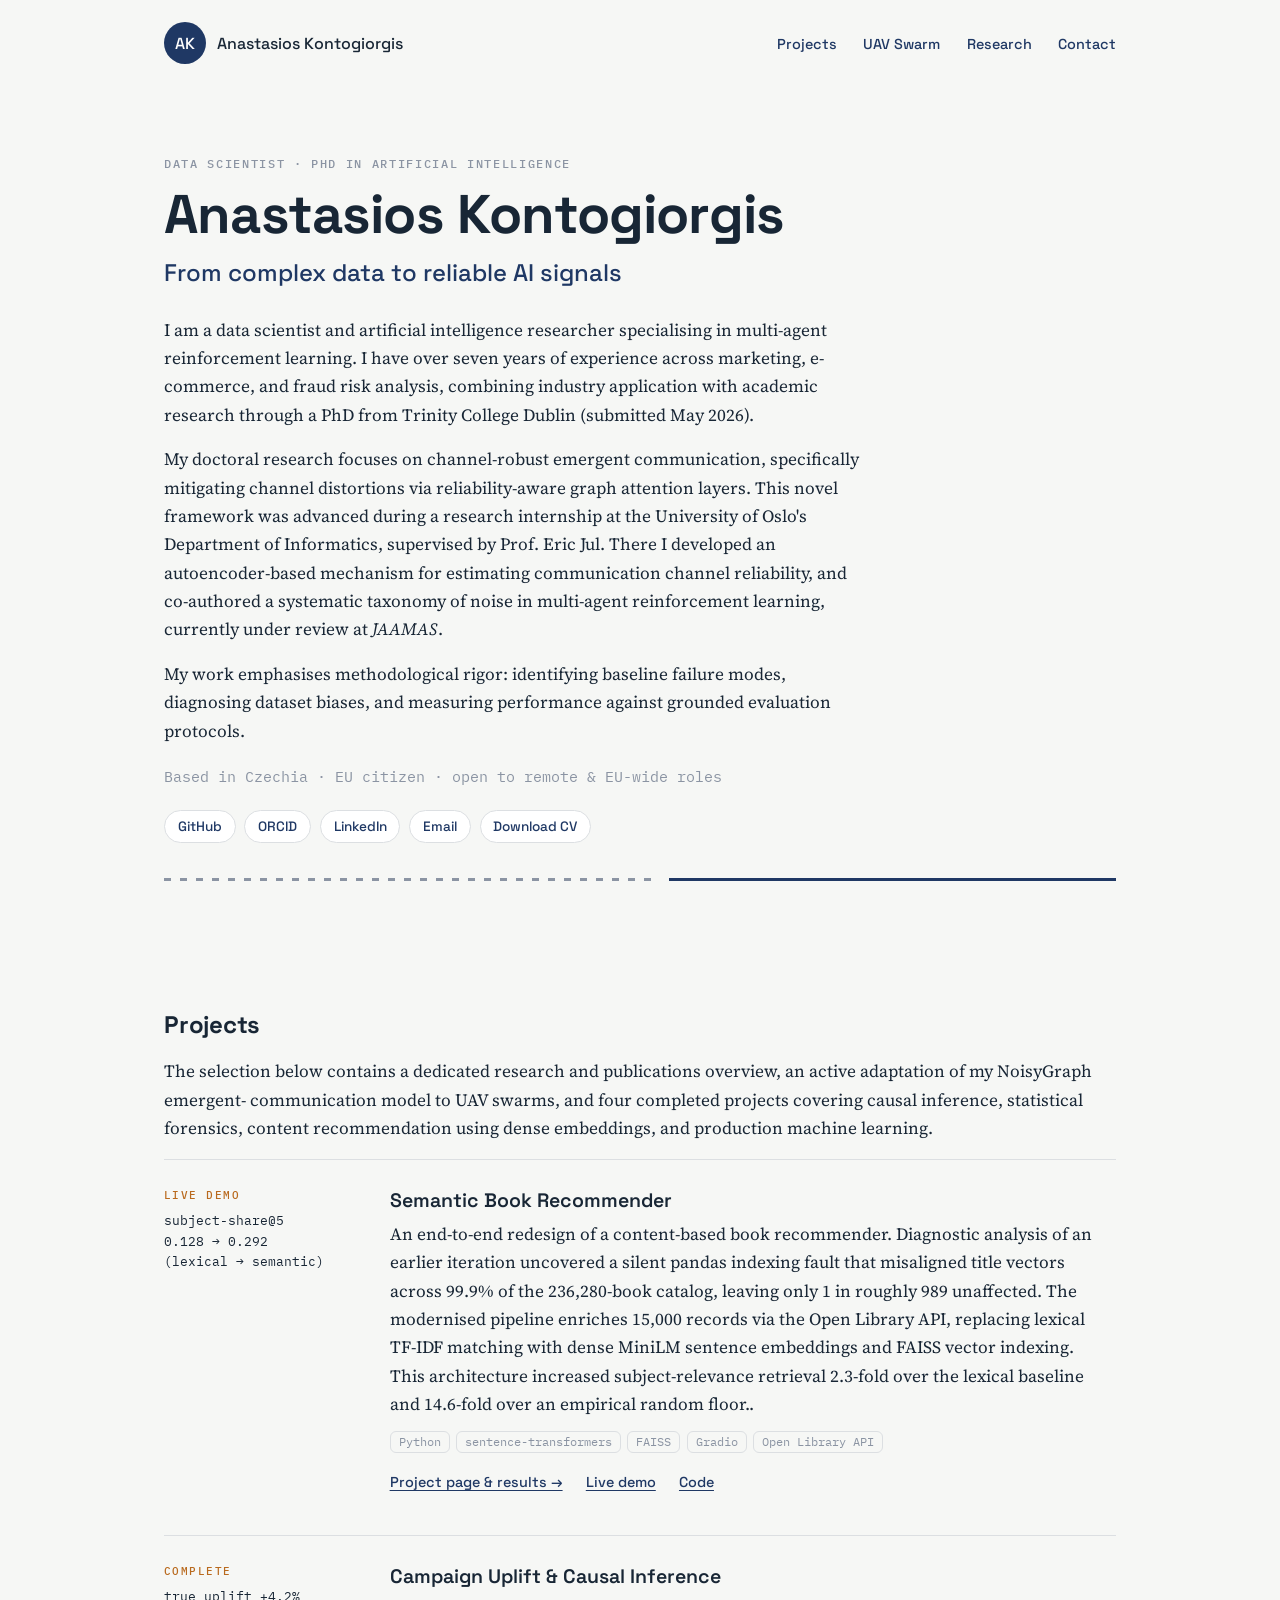
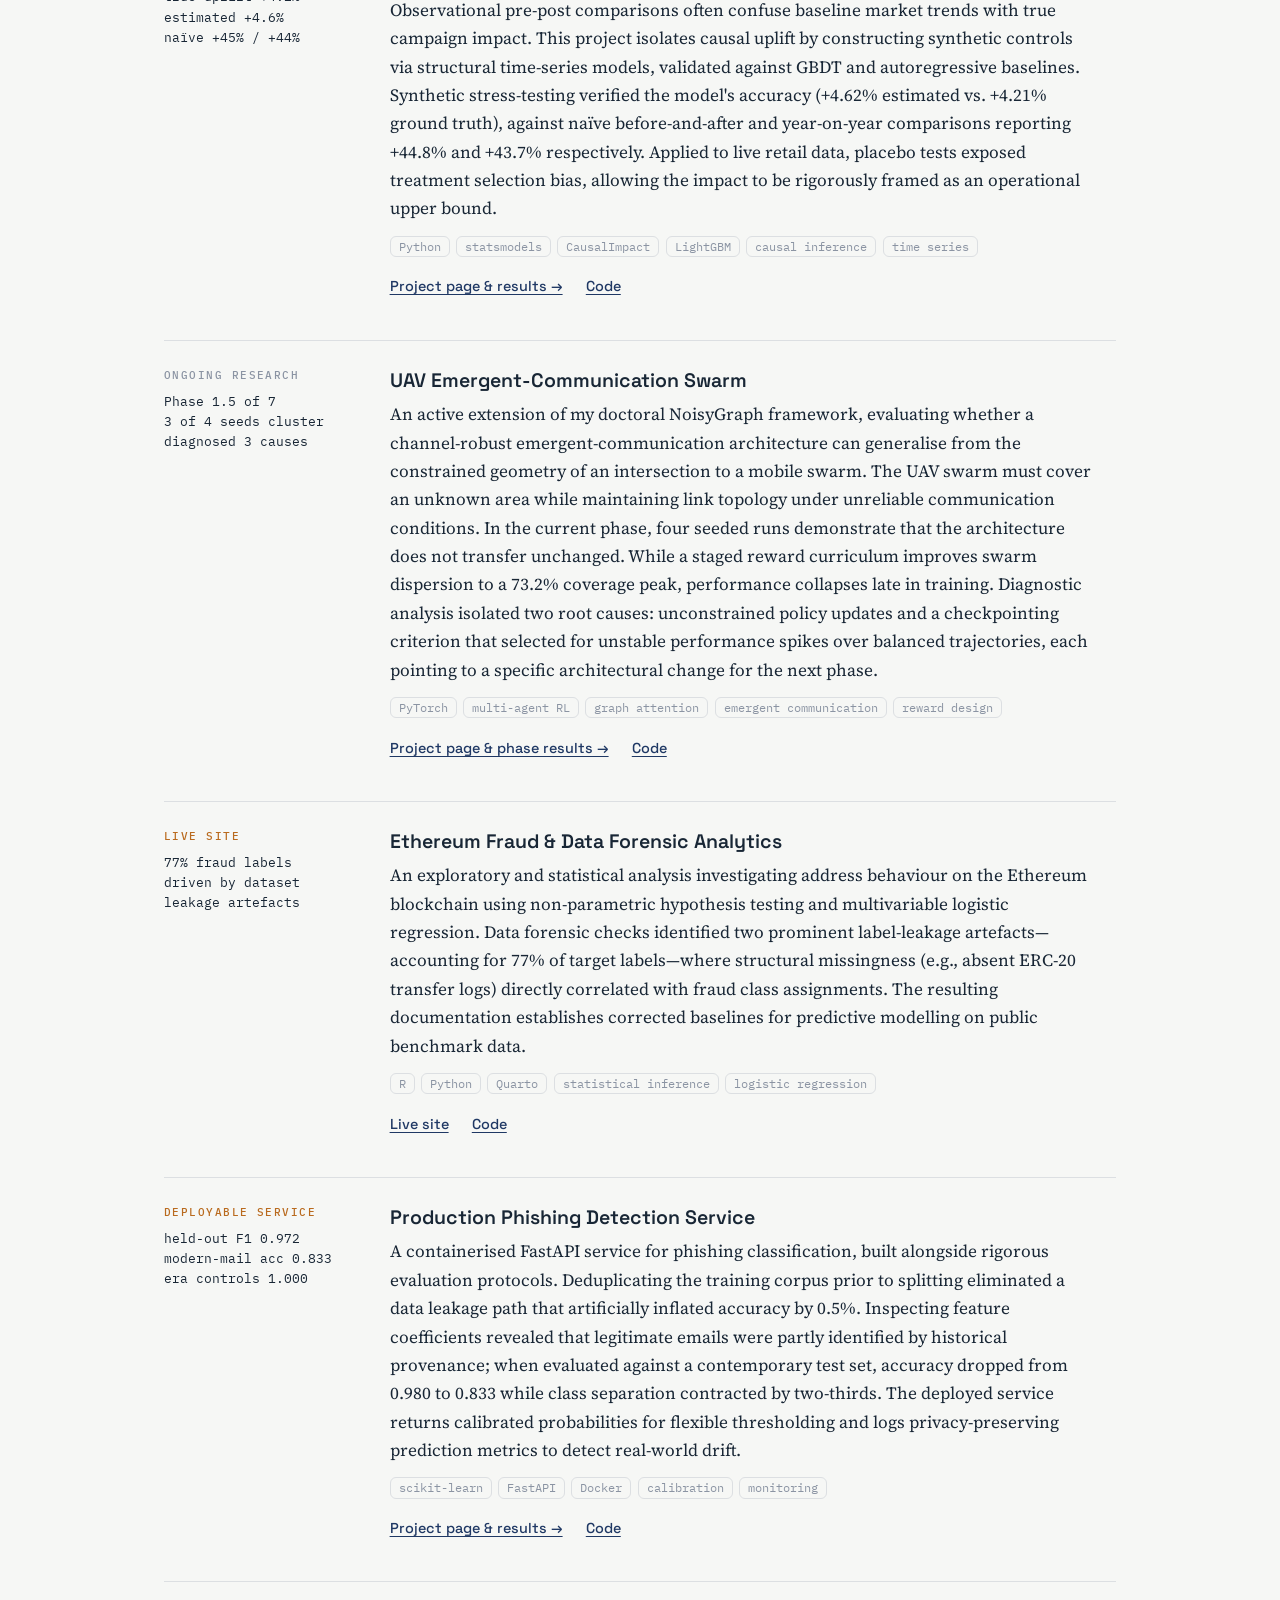
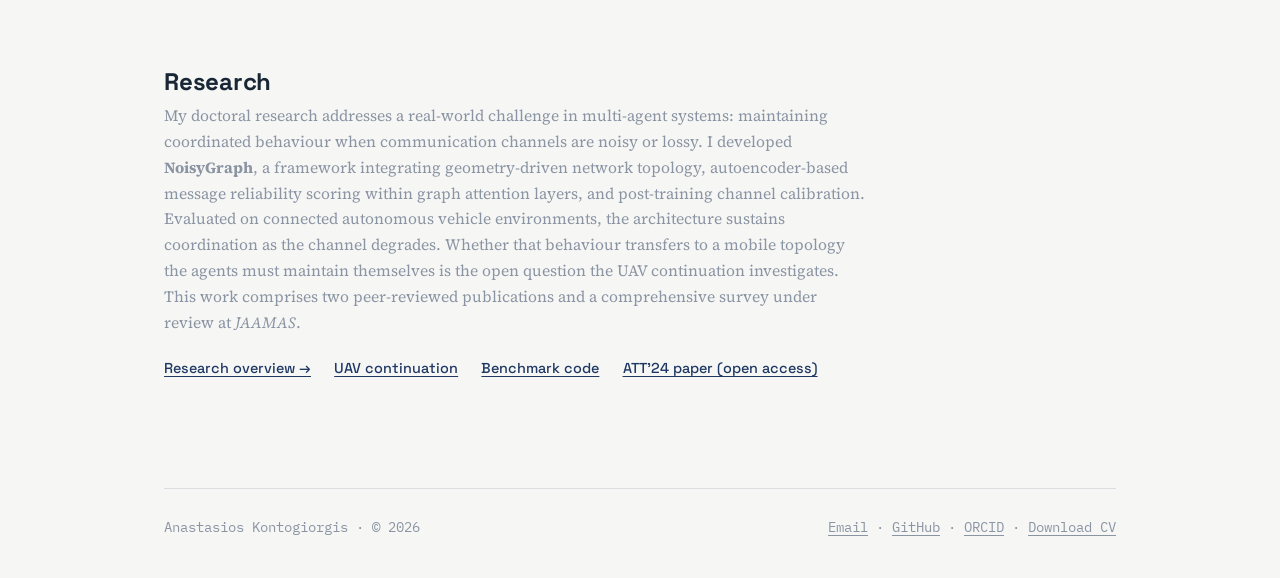
==== index.html @ 0c5b5d8e "Portfolio website" ====
<!doctype html>
<html lang="en">
<head>
<meta charset="utf-8">
<meta name="viewport" content="width=device-width, initial-scale=1">
<title>Anastasios Kontogiorgis — Data Scientist · PhD in AI</title>
<meta name="description" content="Data scientist working across marketing analytics, fraud &amp; risk, and applied machine learning, with a PhD in AI (multi-agent reinforcement learning). Live projects, published research, deployed services.">
<link rel="preconnect" href="https://fonts.googleapis.com">
<link rel="preconnect" href="https://fonts.gstatic.com" crossorigin>
<link href="https://fonts.googleapis.com/css2?family=Space+Grotesk:wght@500;600;700&family=Source+Serif+4:ital,wght@0,400;0,600;1,400&family=IBM+Plex+Mono:wght@400;500&display=swap" rel="stylesheet">
<link rel="stylesheet" href="styles.css">
</head>
<body>
<div class="wrap">

<header class="site">
  <a class="brand" href="index.html">
    <!-- TODO: PHOTO add my professional photo to replace the monogram
         <span class="avatar"><img src="assets/portrait.jpg" alt="Anastasios Kontogiorgis"></span> -->
    <span class="avatar">AK</span>
    <span>Anastasios Kontogiorgis</span>
  </a>
  <nav class="site">
    <a href="#projects">Projects</a>
    <a href="uav.html">UAV Swarm</a>
    <a href="research.html">Research</a>
    <a href="#contact">Contact</a>
  </nav>
</header>

<main>
<section class="hero">
  <p class="eyebrow">Data Scientist · PhD in Artificial Intelligence</p>
  <h1>Anastasios Kontogiorgis</h1>
  <span class="decode" id="decode" data-text="From complex data to reliable AI signals"></span>
  
  <p class="lede">
  I am a data scientist and artificial intelligence researcher specialising in multi-agent reinforcement 
  learning. I have over seven years of experience across marketing, e-commerce, and fraud risk analysis, 
  combining industry application with academic research through a PhD from Trinity College Dublin (submitted May 2026).
</p>

<p class="lede">
  My doctoral research focuses on channel-robust emergent communication, specifically
  mitigating channel distortions via reliability-aware graph attention layers. This novel
  framework was advanced during a research internship at the University
  of Oslo's Department of Informatics, supervised by Prof. Eric Jul. There I
  developed an autoencoder-based mechanism for estimating communication channel
  reliability, and co-authored a systematic taxonomy of noise in multi-agent
  reinforcement learning, currently under review at <em>JAAMAS</em>.
</p>

<p class="lede">
  My work emphasises methodological rigor: identifying baseline failure modes,
  diagnosing dataset biases, and measuring performance against grounded evaluation protocols.
</p>
 
  <p class="meta">Based in Czechia · EU citizen · open to remote &amp; EU-wide roles</p>

  <div class="linkrow">
    <a href="https://github.com/anastasioskontogiorgis">GitHub</a>
    <a href="https://orcid.org/0000-0003-4921-3835">ORCID</a>
    <a href="https://linkedin.com/in/anastasios-kontogiorgis-830a23434">LinkedIn</a>
    <!-- <a href="mailto:">Email</a> -->
    <a href="contact" id="email-link">Email</a>
    <a href="/assets/Anastasios_Kontogiorgis_CV.pdf" download="Anastasios_Kontogiorgis_CV.pdf">Download CV</a>
  </div>

  <hr class="channel" aria-hidden="true">
</section>

<section id="projects">
  <h2>Projects</h2>
  
 <p class="lede">
  The selection below contains a dedicated research and publications overview, an active adaptation of my NoisyGraph emergent-   communication model to UAV swarms, and four completed projects covering causal inference, statistical forensics, content recommendation using dense embeddings, and production machine learning.
</p>

  <!-- Project 1 -->
  <div class="project">
    <div class="pmeta">
      <div class="status">Live demo</div>
      <div class="metric">subject-share@5<br>0.128 → 0.292<br>(lexical → semantic)</div>
    </div>
    <div>
      <h3>Semantic Book Recommender</h3>
      <p>
        An end-to-end redesign of a content-based book recommender. Diagnostic analysis of an earlier iteration uncovered a silent pandas indexing fault that misaligned title vectors across 99.9% of the 236,280-book catalog, leaving only 1 in roughly 989 unaffected. The modernised pipeline enriches 15,000 records via the Open Library API, replacing lexical TF-IDF matching with dense MiniLM sentence embeddings and FAISS vector indexing. This architecture increased subject-relevance retrieval 2.3-fold over the lexical baseline and 14.6-fold over an empirical random floor..
      </p>
      <ul class="tags"><li>Python</li><li>sentence-transformers</li><li>FAISS</li><li>Gradio</li><li>Open Library API</li></ul>
      <p class="plinks">
        <a href="book.html">Project page &amp; results →</a>
        <a href="https://anastasios-k-book-recommender.hf.space/">Live demo</a>
        <a href="https://github.com/anastasioskontogiorgis/book-recommender">Code</a>
      </p>
    </div>
  </div>

  <!-- Project 2 -->
  <div class="project">
    <div class="pmeta">
      <div class="status">Complete</div>
      <div class="metric">true uplift +4.2%<br>estimated +4.6%<br>naïve +45% / +44%</div>
    </div>
    <div>
      <h3>Campaign Uplift &amp; Causal Inference</h3>
      <p>
        Observational pre-post comparisons often confuse baseline market trends with true campaign impact. This project isolates causal uplift by constructing synthetic controls via structural time-series models, validated against GBDT and autoregressive baselines. Synthetic stress-testing verified the model's accuracy (+4.62% estimated vs. +4.21% ground truth), against naïve before-and-after and year-on-year comparisons reporting +44.8% and +43.7% respectively. Applied to live retail data, placebo tests exposed treatment selection bias, allowing the impact to be rigorously framed as an operational upper bound.
      </p>
      <ul class="tags"><li>Python</li><li>statsmodels</li><li>CausalImpact</li><li>LightGBM</li><li>causal inference</li><li>time series</li></ul>
      <p class="plinks">
        <a href="campaign.html">Project page &amp; results →</a>
        <a href="https://github.com/anastasioskontogiorgis/campaign-uplift-causal-impact">Code</a>
      </p>
    </div>
  </div>

  <!-- Project 3 -->
  <div class="project">
    <div class="pmeta">
      <div class="status wip">Ongoing research</div>
      <div class="metric">Phase 1.5 of 7<br>3 of 4 seeds cluster<br>diagnosed 3 causes</div>
    </div>
    <div>
      <h3>UAV Emergent-Communication Swarm</h3>
      <p>
        An active extension of my doctoral NoisyGraph framework, evaluating whether a channel-robust emergent-communication
        architecture can generalise from the constrained geometry of an intersection to a mobile swarm. The UAV swarm must cover an unknown area while maintaining
	link topology under unreliable communication conditions. In the current phase, four seeded runs 
	demonstrate that the architecture does not transfer unchanged. While a staged reward curriculum improves swarm dispersion to a 73.2% coverage peak, 
	performance collapses late in training. Diagnostic analysis isolated two root causes: unconstrained policy updates and a checkpointing criterion that
	 selected for unstable performance spikes over balanced trajectories, each pointing to a specific 
	architectural change for the next phase. 
      </p>
      <ul class="tags"><li>PyTorch</li><li>multi-agent RL</li><li>graph attention</li><li>emergent communication</li><li>reward design</li></ul>
      <p class="plinks">
        <a href="uav.html">Project page &amp; phase results →</a>
        <a href="https://github.com/anastasioskontogiorgis/uav-emergent-swarm">Code</a>
      </p>
    </div>
  </div>

  <!-- Project 4 -->
  <div class="project">
    <div class="pmeta">
      <div class="status">Live site</div>
      <div class="metric">77% fraud labels<br>driven by dataset<br>leakage artefacts</div>
    </div>
    <div>
      <h3>Ethereum Fraud &amp; Data Forensic Analytics</h3>
      <p>
        An exploratory and statistical analysis investigating address behaviour on the Ethereum blockchain using non-parametric hypothesis testing and multivariable logistic regression. Data forensic checks identified two prominent label-leakage artefacts—accounting for 77% of target labels—where structural missingness (e.g., absent ERC-20 transfer logs) directly correlated with fraud class assignments. The resulting documentation establishes corrected baselines for predictive modelling on public benchmark data.
      </p>
      <ul class="tags"><li>R</li><li>Python</li><li>Quarto</li><li>statistical inference</li><li>logistic regression</li></ul>
      <p class="plinks">
        <a href="https://anastasioskontogiorgis.github.io/ethereum-fraud-analysis/">Live site</a>
        <a href="https://github.com/anastasioskontogiorgis/ethereum-fraud-analysis">Code</a>
      </p>
    </div>
  </div>

  <!-- Project 5 -->
  <div class="project">
    <div class="pmeta">
      <div class="status">Deployable service</div>
      <div class="metric">held-out F1 0.972<br>modern-mail acc 0.833<br>era controls 1.000</div>
    </div>
    <div>
      <h3>Production Phishing Detection Service</h3>
      <p>
        A containerised FastAPI service for phishing classification, built alongside rigorous evaluation protocols. Deduplicating the training corpus prior to splitting eliminated a data leakage 	path that artificially inflated accuracy by 0.5%. Inspecting feature coefficients revealed that legitimate emails were partly identified by historical provenance; when evaluated against a 	contemporary test set, accuracy dropped from 0.980 to 0.833 while class separation contracted by two-thirds. The deployed service returns calibrated probabilities for flexible thresholding 		and logs privacy-preserving prediction metrics to detect real-world drift.
      </p>
      <ul class="tags"><li>scikit-learn</li><li>FastAPI</li><li>Docker</li><li>calibration</li><li>monitoring</li></ul>
      <p class="plinks">
        <a href="phishing.html">Project page &amp; results →</a>
        <a href="https://github.com/anastasioskontogiorgis/phishing-detection-pipeline">Code</a>
      </p>
    </div>
  </div>
</section>

<section id="research-teaser">
  <h2>Research</h2>
  <p class="section-note" style="margin-bottom:1rem">
    My doctoral research addresses a real-world challenge in multi-agent systems: maintaining coordinated behaviour when 
	communication channels are noisy or lossy. I developed <strong>NoisyGraph</strong>, a framework integrating geometry-driven
	network topology, autoencoder-based message reliability scoring within graph attention layers, and post-training channel 
	calibration. Evaluated on connected autonomous vehicle environments, the architecture sustains coordination as the channel 
	degrades. Whether that behaviour transfers to a mobile topology the agents must maintain themselves is the open question 
	the UAV continuation investigates. This work comprises two peer-reviewed publications and a comprehensive survey under
	review at <em>JAAMAS</em>.
  </p>
  <p class="plinks">
    <a href="research.html">Research overview →</a>
    <a href="uav.html">UAV continuation</a>
    <a href="https://github.com/anastasioskontogiorgis/channel-robust-emergent-communication">Benchmark code</a>
    <a href="https://ceur-ws.org/Vol-3813/5.pdf">ATT'24 paper (open access)</a>
  </p>
</section>
</main>

<footer class="site" id="contact">
  <span>Anastasios Kontogiorgis · © 2026</span>
  <span>
    <!-- <a href="mailto:anastasioskontogiorgis@gmail.com">anastasioskontogiorgis@gmail.com</a> · -->
    <a href="contact" id="email-link">Email</a> ·
    <a href="https://github.com/anastasioskontogiorgis">GitHub</a> ·
    <a href="https://orcid.org/0000-0003-4921-3835">ORCID</a> ·
    <a href="/assets/Anastasios_Kontogiorgis_CV.pdf" download="Anastasios_Kontogiorgis_CV.pdf">Download CV</a>
  </span>
</footer>

<script>
/* Spam protection */
  document.getElementById('email-link').addEventListener('click', function(e) {
    e.preventDefault();
    const user = 'anastasioskontogiorgis';
    const domain = 'gmail.com';
    window.location.href = 'mailto:' + user + '@' + domain;
  });
</script>

</div>

<script>
/* Hero decode: the tagline resolves from channel noise into clean signal.
   Skipped (rendered instantly) when the visitor prefers reduced motion. */
(function () {
  var el = document.getElementById('decode');
  if (!el) return;
  var target = el.getAttribute('data-text');
  if (window.matchMedia('(prefers-reduced-motion: reduce)').matches) {
    el.textContent = target; return;
  }
  var glyphs = '#%&/\\|<>+=*·:;~^';
  var reveal = 0, tick = 0;
  function frame() {
    tick++;
    if (tick % 2 === 0 && reveal < target.length) reveal++;
    var out = target.slice(0, reveal);
    var rest = '';
    for (var i = reveal; i < target.length; i++) {
      var c = target[i];
      rest += (c === ' ') ? ' ' : glyphs[(Math.random() * glyphs.length) | 0];
    }
    el.innerHTML = out + (rest ? '<span class="n">' + rest + '</span>' : '');
    if (reveal < target.length) requestAnimationFrame(frame);
    else el.textContent = target;
  }
  requestAnimationFrame(frame);
})();
</script>
</body>
</html>
---- styles.css ----
/* ==========================================================================
   Anastasios Kontogiorgis — portfolio
   Design tokens: cool lab-paper base, deep navy ink (matches the CV/brand),
   one warm signal accent used sparingly. Type: Space Grotesk (display),
   Source Serif 4 (body prose), IBM Plex Mono (data, tags, eyebrows).
   Signature: the "noisy channel" motif — a dashed line resolving into a
   solid one, and a hero line that decodes from noise on load.
   ========================================================================== */

:root {
  --paper: #f6f7f5;
  --card: #ffffff;
  --ink: #182635;
  --navy: #1f3864;
  --signal: #b96a1e;      /* warm accent — links on hover, small highlights */
  --noise: #8b94a3;       /* grey-blue for "noise" states and secondary text */
  --line: #dcdfe2;
  --mono: "IBM Plex Mono", ui-monospace, SFMono-Regular, Menlo, monospace;
  --display: "Space Grotesk", system-ui, sans-serif;
  --body: "Source Serif 4", Georgia, "Times New Roman", serif;
  --measure: 44rem;
}

* { box-sizing: border-box; }

html { scroll-behavior: smooth; }
@media (prefers-reduced-motion: reduce) {
  html { scroll-behavior: auto; }
  * { animation: none !important; transition: none !important; }
}

body {
  margin: 0;
  background: var(--paper);
  color: var(--ink);
  font-family: var(--body);
  font-size: 1.075rem;
  line-height: 1.65;
}

.wrap { max-width: 62rem; margin: 0 auto; padding: 0 1.25rem; }

a { color: var(--navy); text-decoration-thickness: 1px; text-underline-offset: 3px; }
a:hover { color: var(--signal); }
:focus-visible { outline: 2px solid var(--signal); outline-offset: 3px; border-radius: 2px; }

/* ------------------------------- header -------------------------------- */
header.site {
  display: flex; align-items: center; justify-content: space-between;
  padding: 1.4rem 0 1.2rem;
}
.brand { display: flex; align-items: center; gap: .7rem; text-decoration: none; color: var(--ink); }
.brand:hover { color: var(--ink); }
.avatar {
  width: 42px; height: 42px; border-radius: 50%;
  background: var(--navy); color: #fff;
  display: grid; place-items: center;
  font: 600 0.95rem var(--display); letter-spacing: .02em;
  overflow: hidden; flex: none;
}
.avatar img { width: 100%; height: 100%; object-fit: cover; display: block; }
.brand span { font: 500 1rem var(--display); }
nav.site a { font: 500 .9rem var(--display); margin-left: 1.4rem; text-decoration: none; }
nav.site a:hover { text-decoration: underline; }

/* -------------------------------- hero --------------------------------- */
.hero { padding: 4.5rem 0 3.2rem; }
.eyebrow {
  font: 500 .74rem var(--mono);
  letter-spacing: .14em; text-transform: uppercase;
  color: var(--noise); margin: 0 0 .9rem;
}
.hero h1 {
  font: 700 clamp(2.1rem, 5.4vw, 3.4rem)/1.08 var(--display);
  letter-spacing: -0.015em; margin: 0 0 .8rem;
}
.decode {
  display: block;
  font: 500 clamp(1.15rem, 2.6vw, 1.5rem)/1.3 var(--display);
  color: var(--navy);
  min-height: 1.4em;
  margin: 0 0 1.6rem;
}
.decode .n { color: var(--noise); }   /* still-noisy glyphs during decode */

/* the channel: dashed noise on the left resolving into solid signal */
.channel {
  height: 3px; border: 0; margin: 2.2rem 0;
  background:
    repeating-linear-gradient(90deg, var(--noise) 0 7px, transparent 7px 16px)
      left / 52% 100% no-repeat,
    linear-gradient(var(--navy), var(--navy)) right / 47% 100% no-repeat;
}

.hero p.lede { max-width: var(--measure); margin: 0 0 1rem; }
.hero p.meta { font: 400 .92rem var(--mono); color: var(--noise); margin: 1.4rem 0 0; }

.linkrow { margin-top: 1.5rem; display: flex; flex-wrap: wrap; gap: .55rem; }
.linkrow a {
  font: 500 .85rem var(--display);
  border: 1px solid var(--line); background: var(--card);
  padding: .42rem .8rem; border-radius: 999px; text-decoration: none;
}
.linkrow a:hover { border-color: var(--signal); }

/* ------------------------------ sections ------------------------------- */
section { padding: 2.6rem 0; }
h2 {
  font: 700 1.5rem var(--display); letter-spacing: -0.01em;
  margin: 0 0 .4rem;
}
.section-note { color: var(--noise); font-size: .98rem; max-width: var(--measure); margin: 0 0 2rem; }

/* --------------------------- project entries ---------------------------
   Not a card grid: a "case file" list. The left column carries verified,
   audited numbers in mono — structure encoding what this portfolio is
   about (claims that were measured, not asserted).                        */
.project {
  display: grid; grid-template-columns: 12.5rem 1fr; gap: 1.6rem;
  padding: 1.7rem 0; border-top: 1px solid var(--line);
}
.project:last-of-type { border-bottom: 1px solid var(--line); }
.pmeta .status {
  font: 500 .7rem var(--mono); letter-spacing: .13em; text-transform: uppercase;
  color: var(--signal);
}
.pmeta .status.wip { color: var(--noise); }   /* not-yet-live projects read quiet, not active */
.pmeta .metric {
  font: 400 .82rem/1.55 var(--mono); color: var(--ink);
  margin-top: .6rem; white-space: pre-line;
}
.project h3 { font: 600 1.22rem var(--display); margin: 0 0 .45rem; }
.project p { margin: 0 0 .8rem; max-width: var(--measure); }
.tags { margin: 0 0 .9rem; padding: 0; list-style: none; display: flex; flex-wrap: wrap; gap: .4rem; }
.tags li {
  font: 400 .76rem var(--mono); color: var(--noise);
  border: 1px solid var(--line); border-radius: 6px; padding: .14rem .5rem;
}
.plinks a { font: 500 .9rem var(--display); margin-right: 1.2rem; }

/* --------------------------- research article --------------------------- */
article.research { max-width: var(--measure); margin: 0 auto; padding-bottom: 3rem; }
article.research h1 {
  font: 700 clamp(1.9rem, 4.5vw, 2.7rem)/1.12 var(--display);
  letter-spacing: -0.015em; margin: .4rem 0 .6rem;
}
article.research .standfirst { font-size: 1.15rem; color: var(--navy); font-style: italic; }
article.research h2 { margin-top: 2.6rem; }
article.research h3 { font: 600 1.1rem var(--display); margin: 1.8rem 0 .4rem; }
article.research figure { margin: 2rem 0; }
article.research figure img {
  width: 100%; height: auto; display: block;
  border: 1px solid var(--line); border-radius: 6px; background: var(--card);
}
article.research figcaption { font: 400 .85rem/1.5 var(--mono); color: var(--noise); margin-top: .55rem; }

/* two animations side by side, stacking on narrow screens */
article.research figure.pair .frames {
  display: grid; grid-template-columns: 1fr 1fr; gap: .8rem;
}
article.research figure.pair .frames figcaption {
  margin-top: .4rem; text-align: center;
}
article.research ul.pubs { list-style: none; padding: 0; }
article.research ul.pubs li { margin: 0 0 1rem; padding-left: 1rem; border-left: 3px solid var(--line); }
article.research ul.pubs li strong { font-family: var(--display); }
.backlink { font: 500 .9rem var(--display); }

/* -------------------------------- footer -------------------------------- */
footer.site {
  border-top: 1px solid var(--line); margin-top: 3rem;
  padding: 1.8rem 0 2.6rem;
  font: 400 .88rem var(--mono); color: var(--noise);
  display: flex; flex-wrap: wrap; gap: .8rem 2rem; justify-content: space-between;
}
footer.site a { color: var(--noise); }
footer.site a:hover { color: var(--signal); }

/* ------------------------------ responsive ------------------------------ */
@media (max-width: 700px) {
  article.research figure.pair .frames { grid-template-columns: 1fr; }
  .project { grid-template-columns: 1fr; gap: .7rem; }
  .pmeta { display: flex; align-items: baseline; gap: 1rem; }
  .pmeta .metric { margin-top: 0; }
  nav.site a { margin-left: .9rem; }
  .hero { padding-top: 3rem; }
}
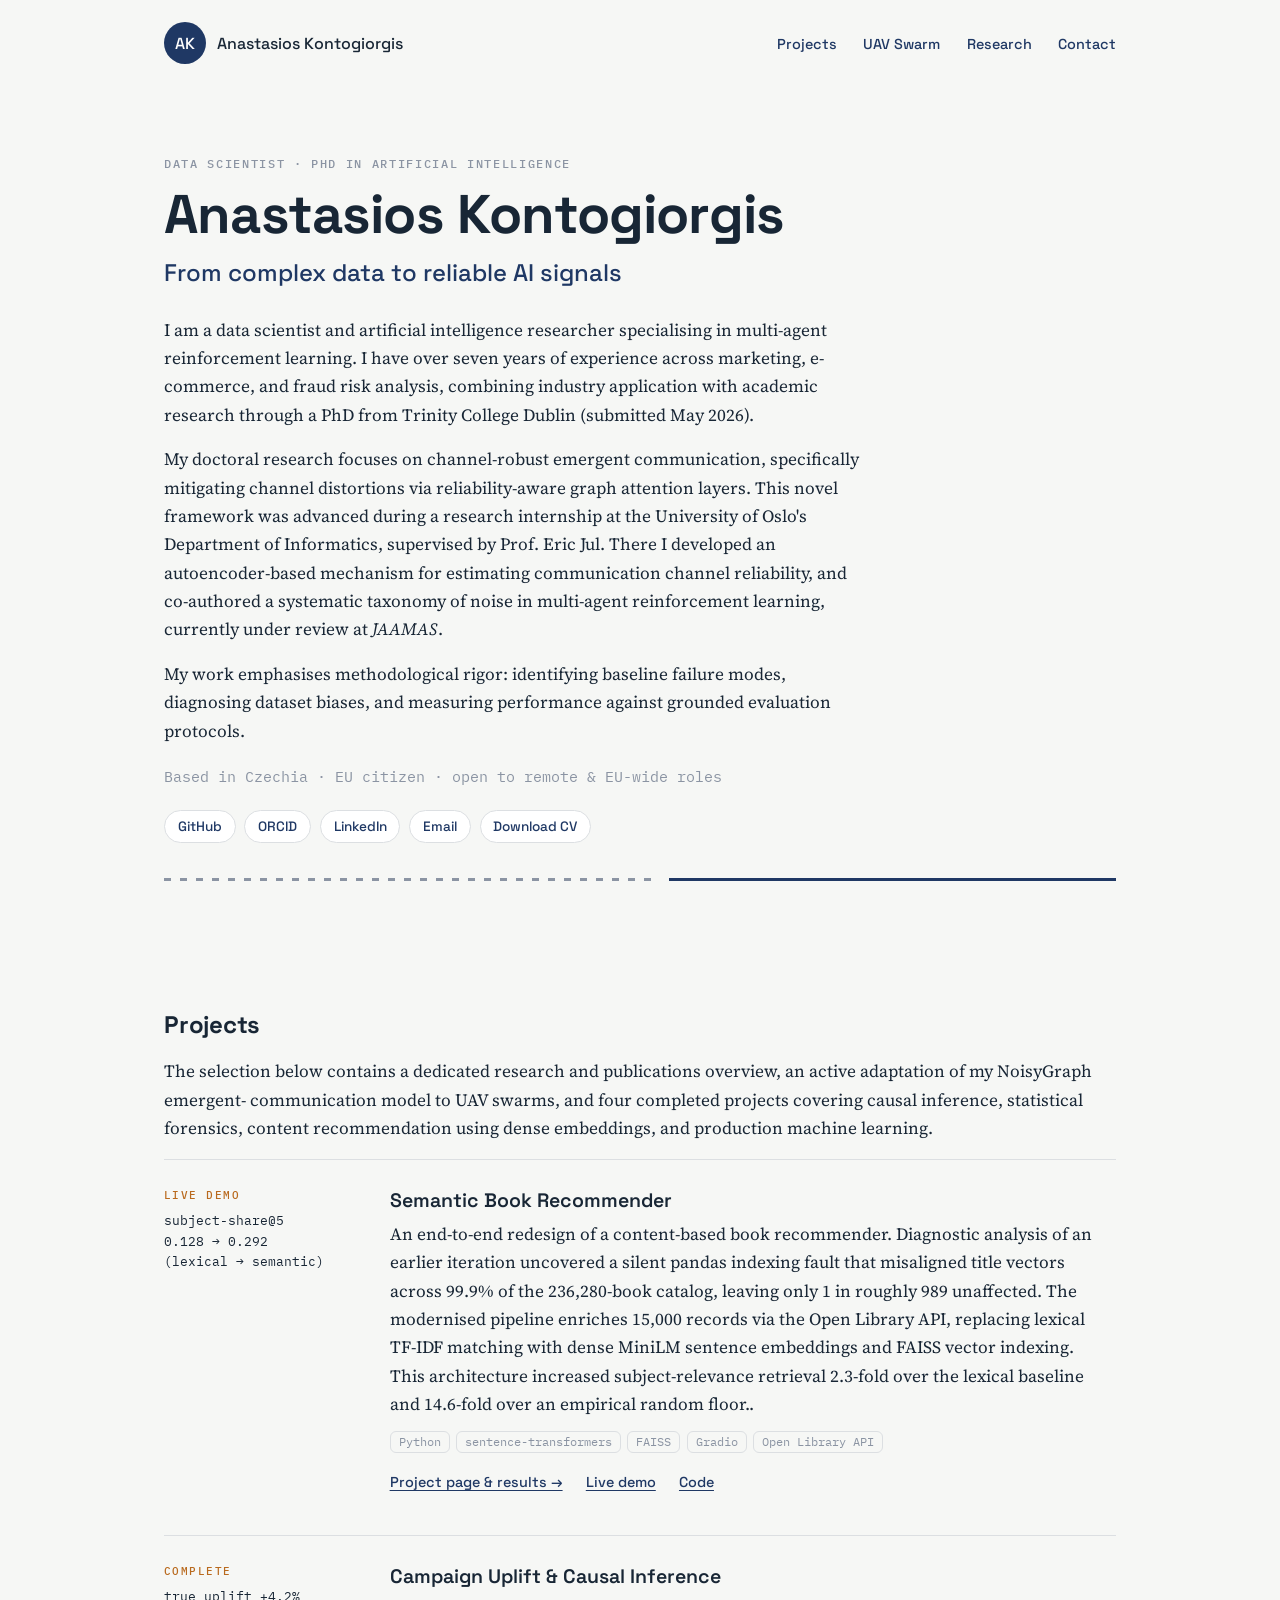
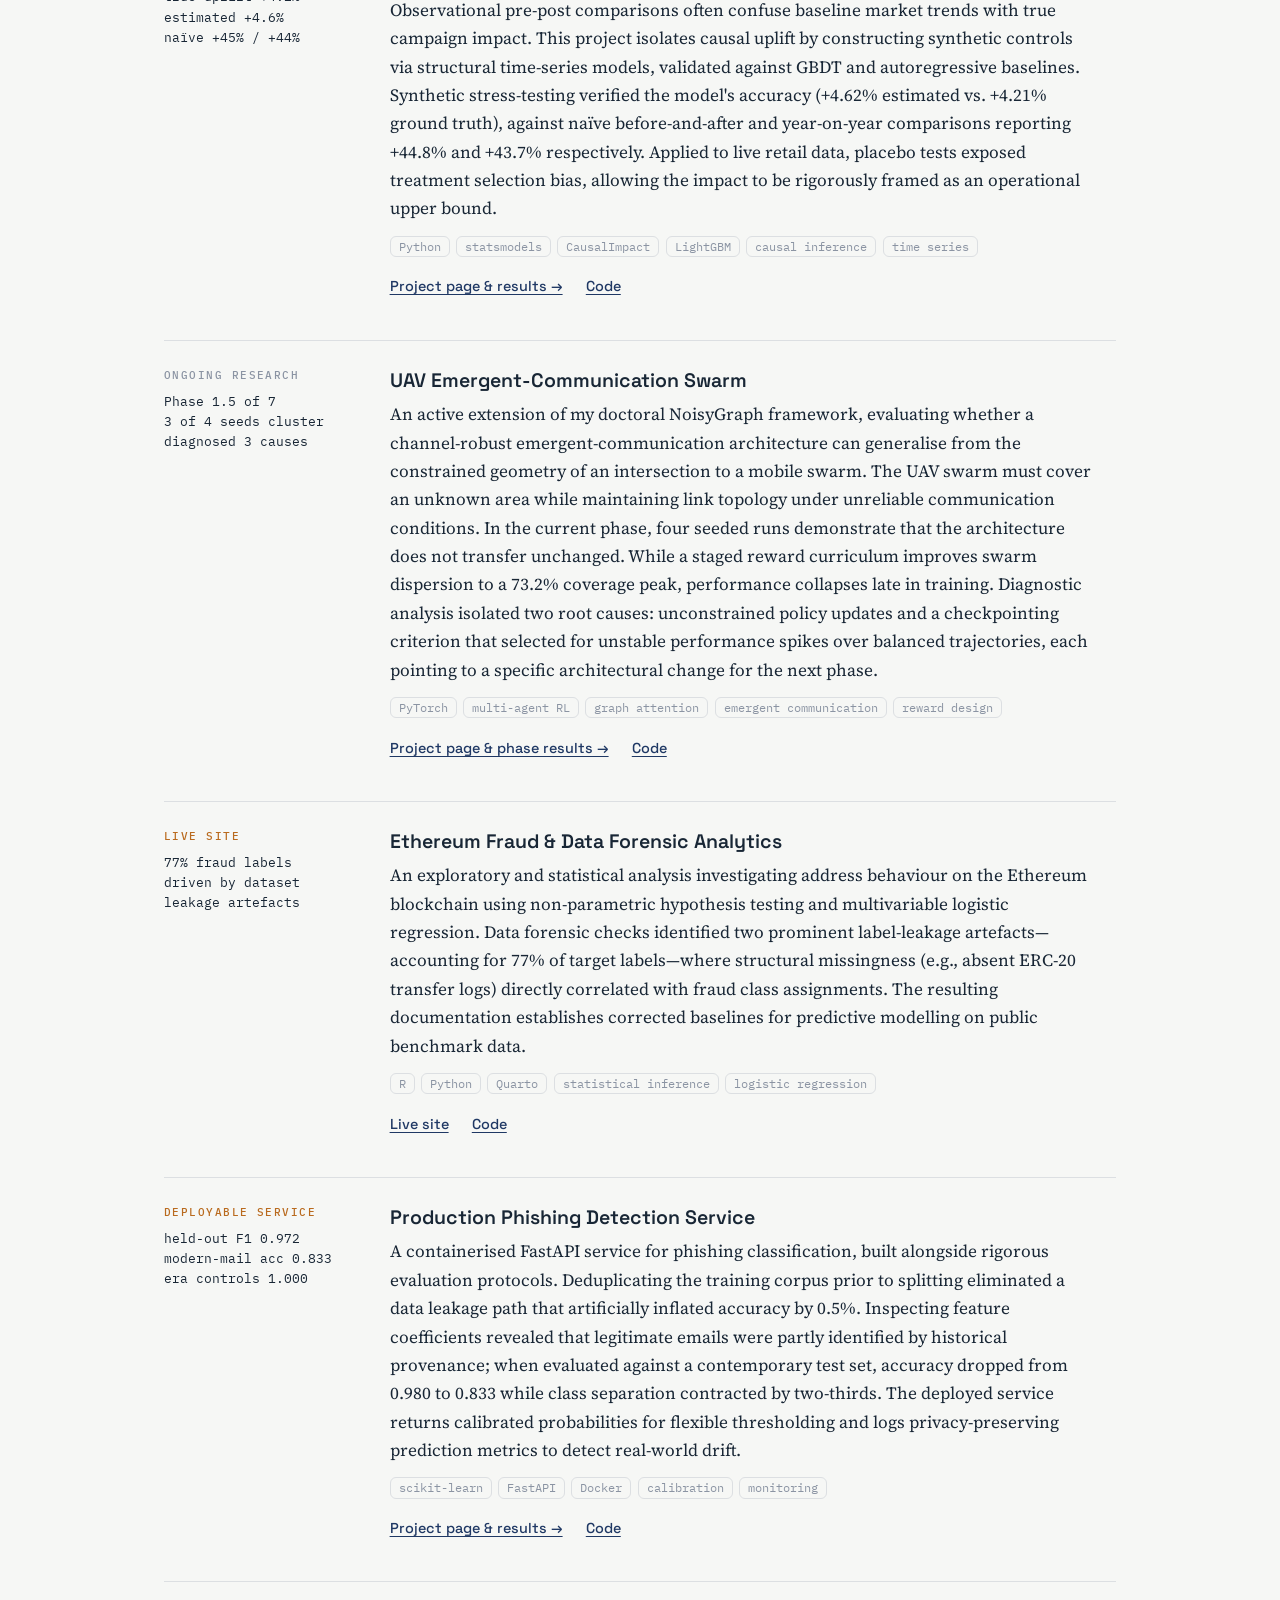
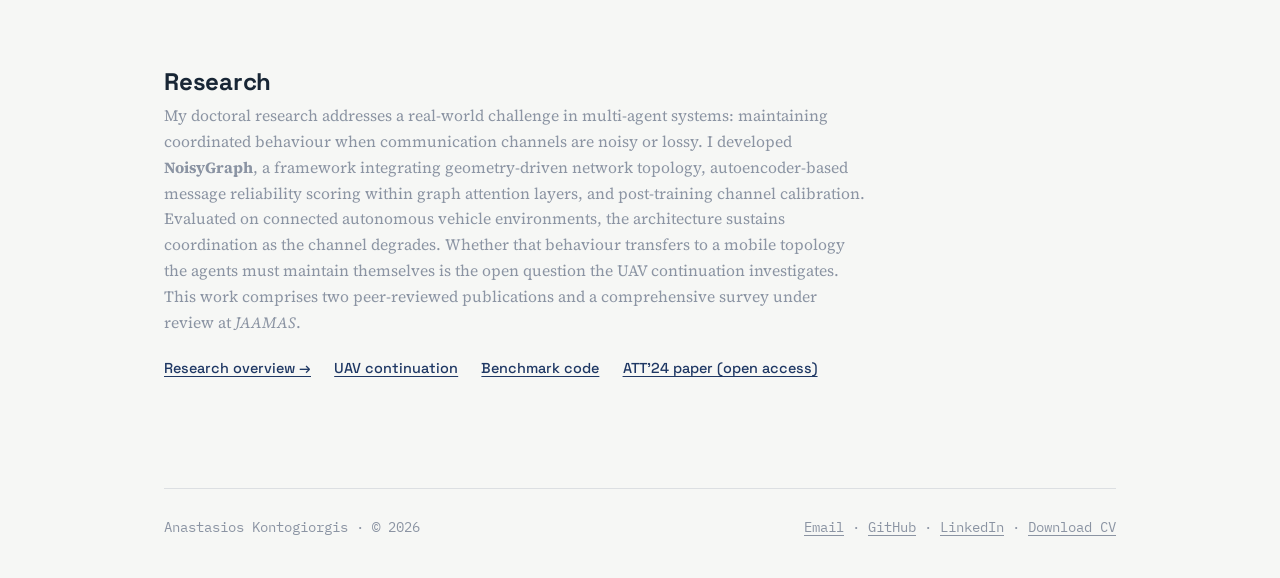
==== commit cffbadfe: "Update portfolio information" ====
--- a/index.html
+++ b/index.html
@@ -60,10 +60,10 @@
   <div class="linkrow">
     <a href="https://github.com/anastasioskontogiorgis">GitHub</a>
     <a href="https://orcid.org/0000-0003-4921-3835">ORCID</a>
-    <a href="https://linkedin.com/in/anastasios-kontogiorgis-830a23434">LinkedIn</a>
+    <a href="https://linkedin.com/in/anastasios-kontogiorgis">LinkedIn</a>
     <!-- <a href="mailto:">Email</a> -->
     <a href="contact" id="email-link">Email</a>
-    <a href="/assets/Anastasios_Kontogiorgis_CV.pdf" download="Anastasios_Kontogiorgis_CV.pdf">Download CV</a>
+    <a href="./assets/Anastasios_Kontogiorgis_CV.pdf" download="Anastasios_Kontogiorgis_CV.pdf">Download CV</a>
   </div>
 
   <hr class="channel" aria-hidden="true">
@@ -190,6 +190,7 @@
 	the UAV continuation investigates. This work comprises two peer-reviewed publications and a comprehensive survey under
 	review at <em>JAAMAS</em>.
   </p>
+  
   <p class="plinks">
     <a href="research.html">Research overview →</a>
     <a href="uav.html">UAV continuation</a>
@@ -205,8 +206,8 @@
     <!-- <a href="mailto:anastasioskontogiorgis@gmail.com">anastasioskontogiorgis@gmail.com</a> · -->
     <a href="contact" id="email-link">Email</a> ·
     <a href="https://github.com/anastasioskontogiorgis">GitHub</a> ·
-    <a href="https://orcid.org/0000-0003-4921-3835">ORCID</a> ·
-    <a href="/assets/Anastasios_Kontogiorgis_CV.pdf" download="Anastasios_Kontogiorgis_CV.pdf">Download CV</a>
+    <a href="https://linkedin.com/in/anastasios-kontogiorgis">LinkedIn</a> ·
+    <a href="./assets/Anastasios_Kontogiorgis_CV.pdf" download="Anastasios_Kontogiorgis_CV.pdf">Download CV</a>
   </span>
 </footer>
 
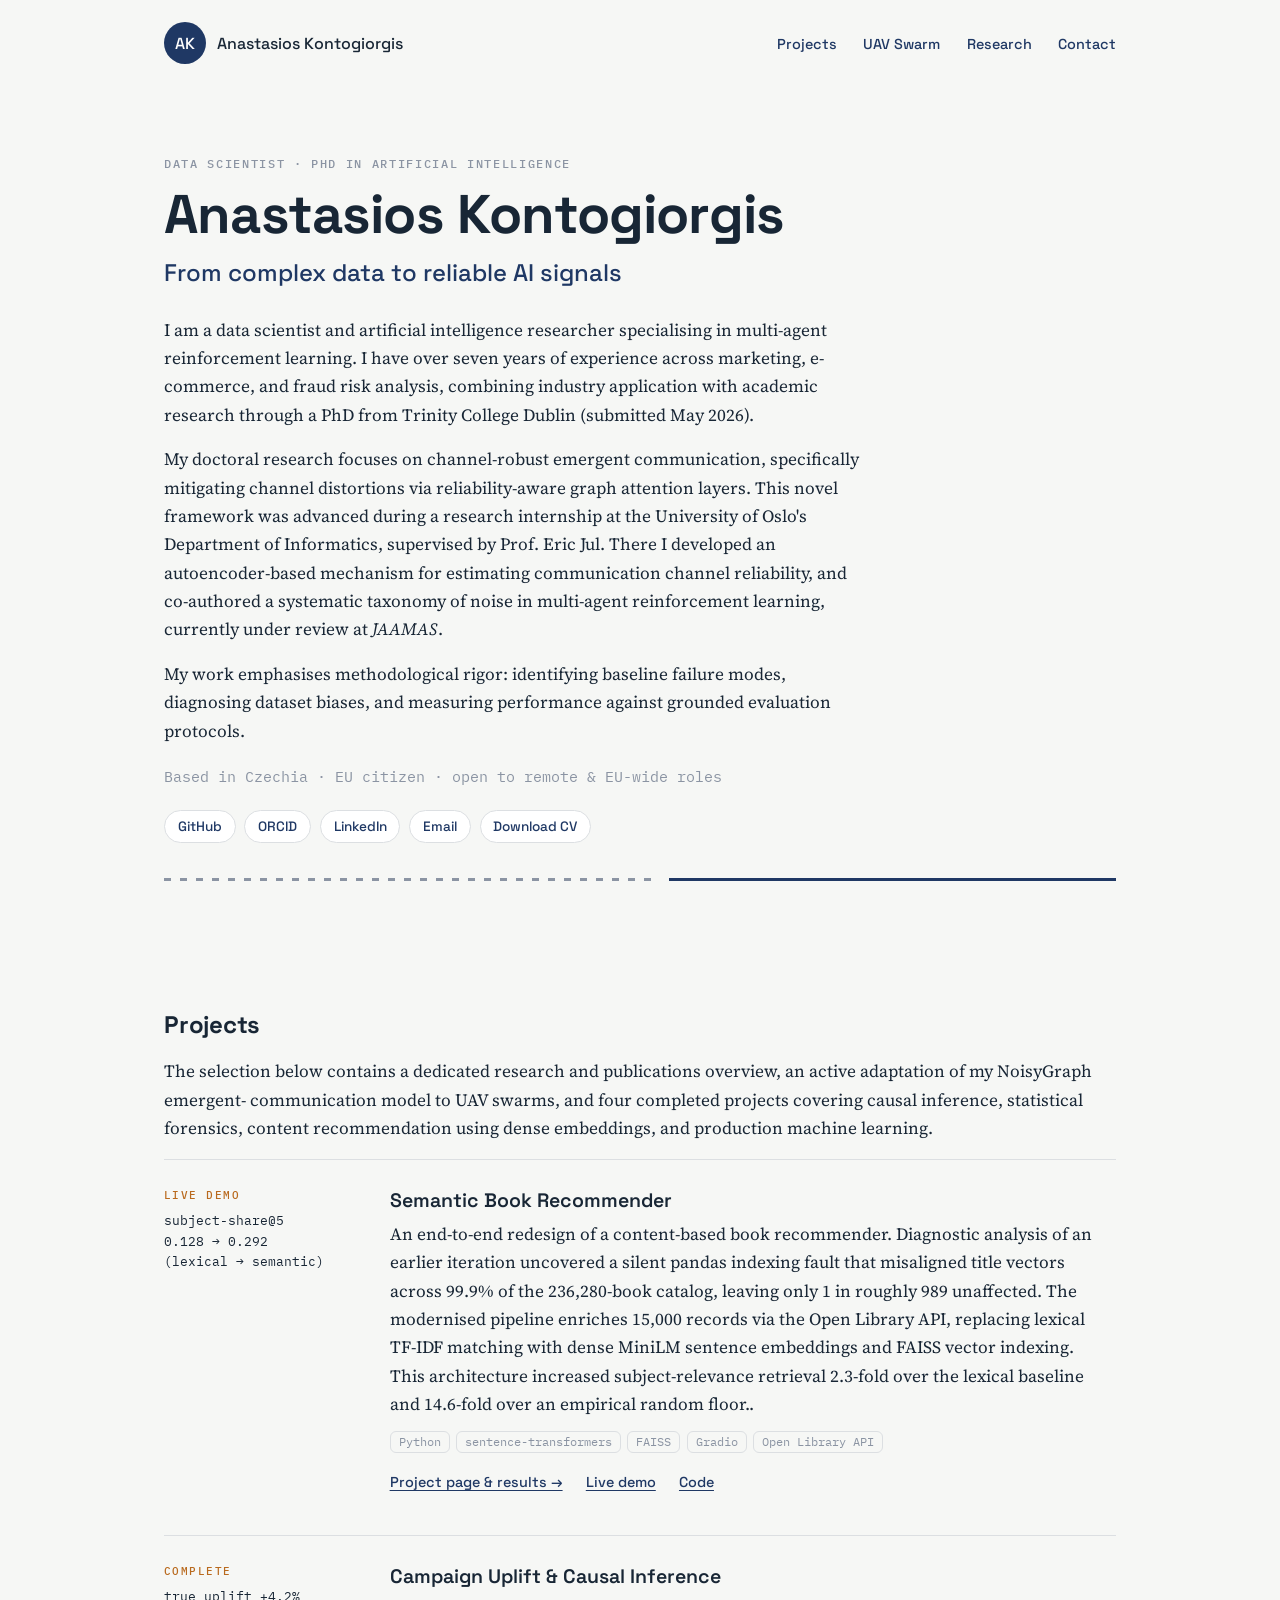
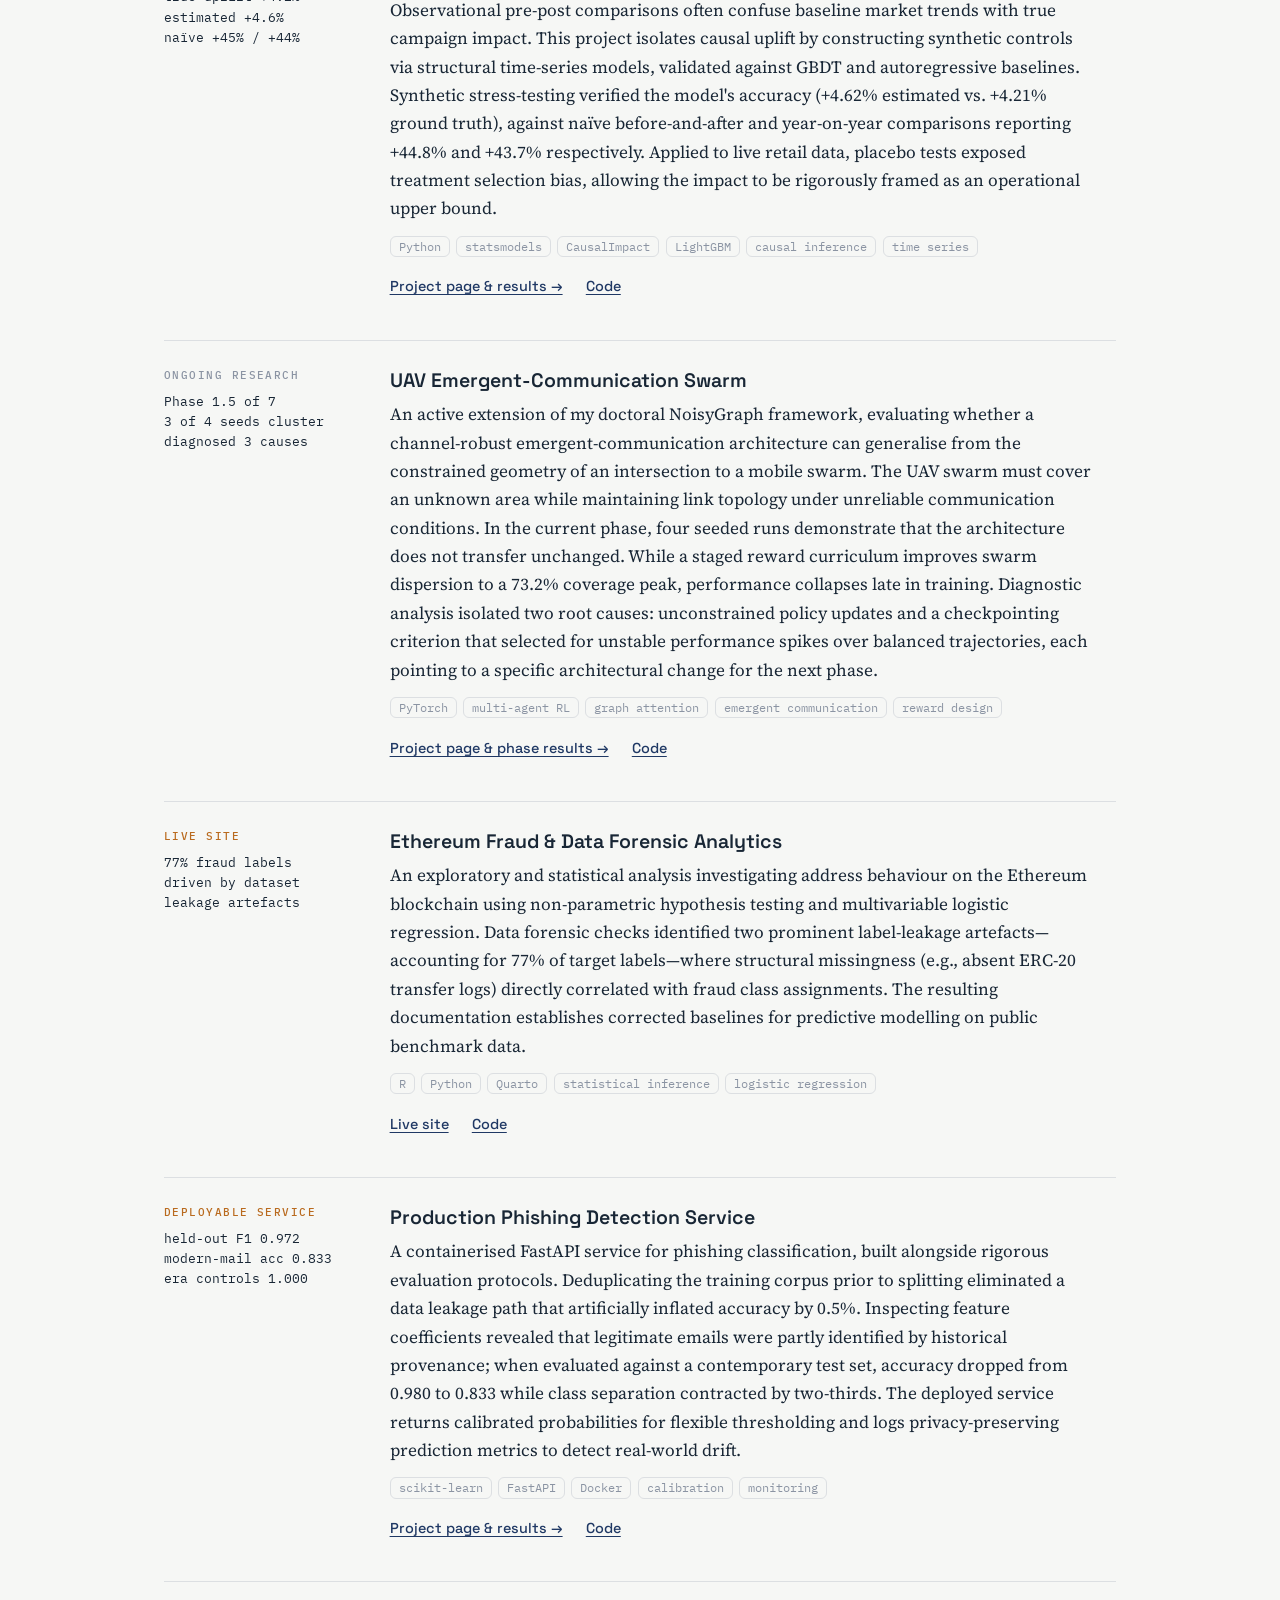
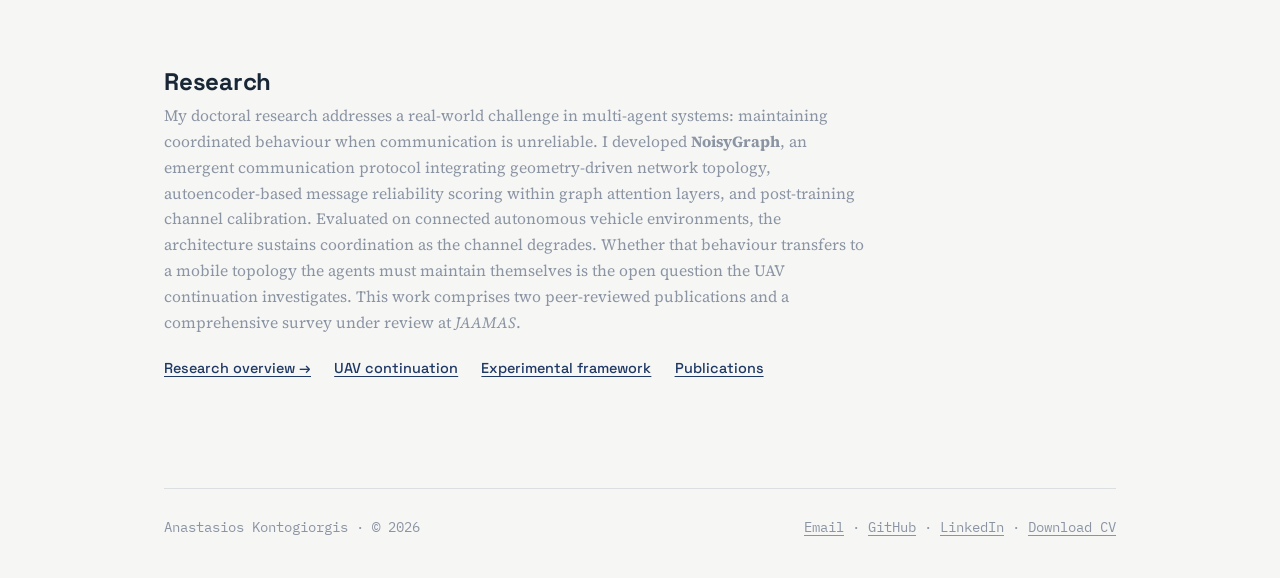
==== commit 75f2fdab: "Update Research.html page" ====
--- a/index.html
+++ b/index.html
@@ -62,7 +62,7 @@
     <a href="https://orcid.org/0000-0003-4921-3835">ORCID</a>
     <a href="https://linkedin.com/in/anastasios-kontogiorgis">LinkedIn</a>
     <!-- <a href="mailto:">Email</a> -->
-    <a href="contact" id="email-link">Email</a>
+    <a href="javascript:void(0);" class="email-link">Email</a>
     <a href="./assets/Anastasios_Kontogiorgis_CV.pdf" download="Anastasios_Kontogiorgis_CV.pdf">Download CV</a>
   </div>
 
@@ -183,7 +183,8 @@
   <h2>Research</h2>
   <p class="section-note" style="margin-bottom:1rem">
     My doctoral research addresses a real-world challenge in multi-agent systems: maintaining coordinated behaviour when 
-	communication channels are noisy or lossy. I developed <strong>NoisyGraph</strong>, a framework integrating geometry-driven
+	communication is unreliable. I developed <strong>NoisyGraph</strong>, an emergent communication protocol 
+	integrating geometry-driven
 	network topology, autoencoder-based message reliability scoring within graph attention layers, and post-training channel 
 	calibration. Evaluated on connected autonomous vehicle environments, the architecture sustains coordination as the channel 
 	degrades. Whether that behaviour transfers to a mobile topology the agents must maintain themselves is the open question 
@@ -194,8 +195,8 @@
   <p class="plinks">
     <a href="research.html">Research overview →</a>
     <a href="uav.html">UAV continuation</a>
-    <a href="https://github.com/anastasioskontogiorgis/channel-robust-emergent-communication">Benchmark code</a>
-    <a href="https://ceur-ws.org/Vol-3813/5.pdf">ATT'24 paper (open access)</a>
+    <a href="https://github.com/anastasioskontogiorgis/channel-robust-emergent-communication">Experimental framework</a>
+    <a href="research.html#publications">Publications</a>
   </p>
 </section>
 </main>
@@ -203,8 +204,7 @@
 <footer class="site" id="contact">
   <span>Anastasios Kontogiorgis · © 2026</span>
   <span>
-    <!-- <a href="mailto:anastasioskontogiorgis@gmail.com">anastasioskontogiorgis@gmail.com</a> · -->
-    <a href="contact" id="email-link">Email</a> ·
+    <a href="javascript:void(0);" class="email-link">Email</a> ·
     <a href="https://github.com/anastasioskontogiorgis">GitHub</a> ·
     <a href="https://linkedin.com/in/anastasios-kontogiorgis">LinkedIn</a> ·
     <a href="./assets/Anastasios_Kontogiorgis_CV.pdf" download="Anastasios_Kontogiorgis_CV.pdf">Download CV</a>
@@ -212,13 +212,15 @@
 </footer>
 
 <script>
-/* Spam protection */
-  document.getElementById('email-link').addEventListener('click', function(e) {
+/* Spam protection for email links */
+document.querySelectorAll('.email-link').forEach(function(element) {
+  element.addEventListener('click', function(e) {
     e.preventDefault();
     const user = 'anastasioskontogiorgis';
     const domain = 'gmail.com';
     window.location.href = 'mailto:' + user + '@' + domain;
   });
+});
 </script>
 
 </div>
--- a/styles.css
+++ b/styles.css
@@ -166,6 +166,110 @@
 article.research ul.pubs li strong { font-family: var(--display); }
 .backlink { font: 500 .9rem var(--display); }
 
+/* ----------------------------- Lightbox --------------------------------- */
+
+/* Lightbox background overlay */
+.lightbox {
+  display: none; /* Hidden by default */
+  position: fixed;
+  z-index: 9999; /* Sits on top of header/footer */
+  left: 0;
+  top: 0;
+  width: 100%;
+  height: 100%;
+  background-color: rgba(0, 0, 0, 0.9); /* Dark semi-transparent background */
+  overflow: auto; /* Allows scrolling if image is larger than the screen */
+  align-items: center;
+  justify-content: center;
+}
+
+/* The high-resolution expanded image */
+.lightbox-content {
+  margin: auto;
+  display: block;
+  max-width: 95%;
+  max-height: 95%;
+  object-fit: contain;
+  box-shadow: 0 4px 20px rgba(0, 0, 0, 0.5);
+  animation: zoomEffect 0.25s ease-out;
+}
+
+/* Smooth zoom-in animation effect */
+@keyframes zoomEffect {
+  from { transform: scale(0.9); opacity: 0; }
+  to { transform: scale(1); opacity: 1; }
+}
+
+/* Close button (X) in upper right corner */
+.lightbox-close {
+  position: absolute;
+  top: 20px;
+  right: 35px;
+  color: #fff;
+  font-size: 40px;
+  font-weight: bold;
+  cursor: pointer;
+  transition: 0.2s;
+}
+.lightbox-close:hover {
+  color: #bbb;
+}
+
+/* Container framework matching image footprint */
+.image-overlay-wrapper {
+  position: relative;
+  display: inline-block; /* Forces the box to wrap tightly to the image width */
+  cursor: zoom-in;
+}
+
+/* Base image styling */
+.image-overlay-wrapper img {
+  display: block;
+  transition: filter 0.3s ease; /* Smooth transition for darkening */
+}
+
+/* Modern Darkening & Hint Banner injected on Hover */
+.image-overlay-wrapper:hover img {
+  filter: brightness(0.6); /* Clean darkening overlay without extra markup layers */
+}
+
+/* "Click to enlarge" Text Layer Badge */
+.image-overlay-wrapper::after {
+  content: "Click to enlarge";
+  position: absolute;
+  top: 50%;
+  left: 50%;
+  transform: translate(-50%, -50%); /* Keeps text locked perfectly centered */
+  
+  /* Text & Badge Visual Polish */
+  color: #ffffff;
+  font-family: 'Space Grotesk', sans-serif; /* Fallback matches your headline structure */
+  font-size: 14px;
+  font-weight: 600;
+  letter-spacing: 0.5px;
+  background-color: rgba(0, 0, 0, 0.75);
+  padding: 8px 16px;
+  border-radius: 4px;
+  white-space: nowrap;
+  
+  /* Hidden by default, animated smoothly in */
+  opacity: 0;
+  pointer-events: none; /* Mouse actions slip past straight onto the link trigger */
+  transition: opacity 0.3s ease;
+}
+
+/* Unveil text badge alongside the image brightness dip */
+.image-overlay-wrapper:hover::after {
+  opacity: 1;
+}
+
+figcaption .click-hint {
+  font-style: italic;
+  color: #666; /* Subtle gray color so it doesn't compete with the main text */
+  margin-left: 4px;
+}
+
+
 /* -------------------------------- footer -------------------------------- */
 footer.site {
   border-top: 1px solid var(--line); margin-top: 3rem;
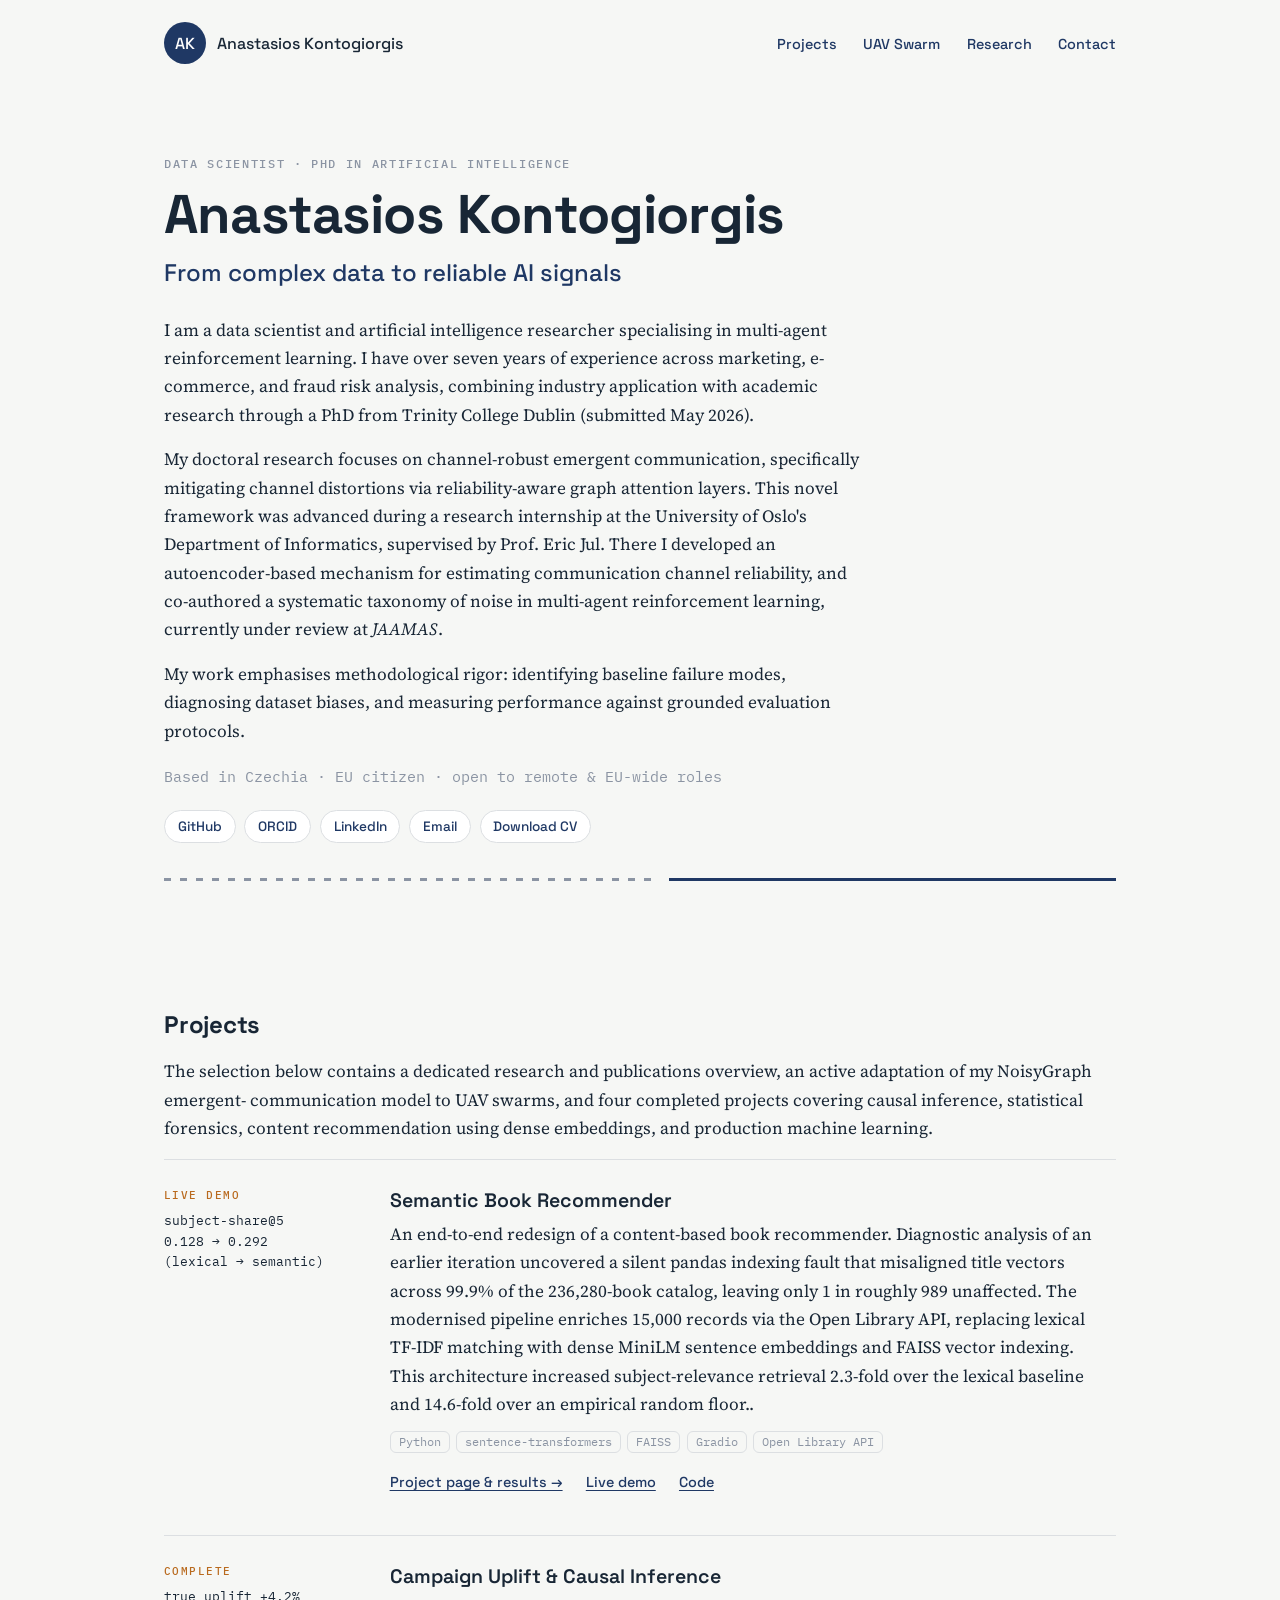
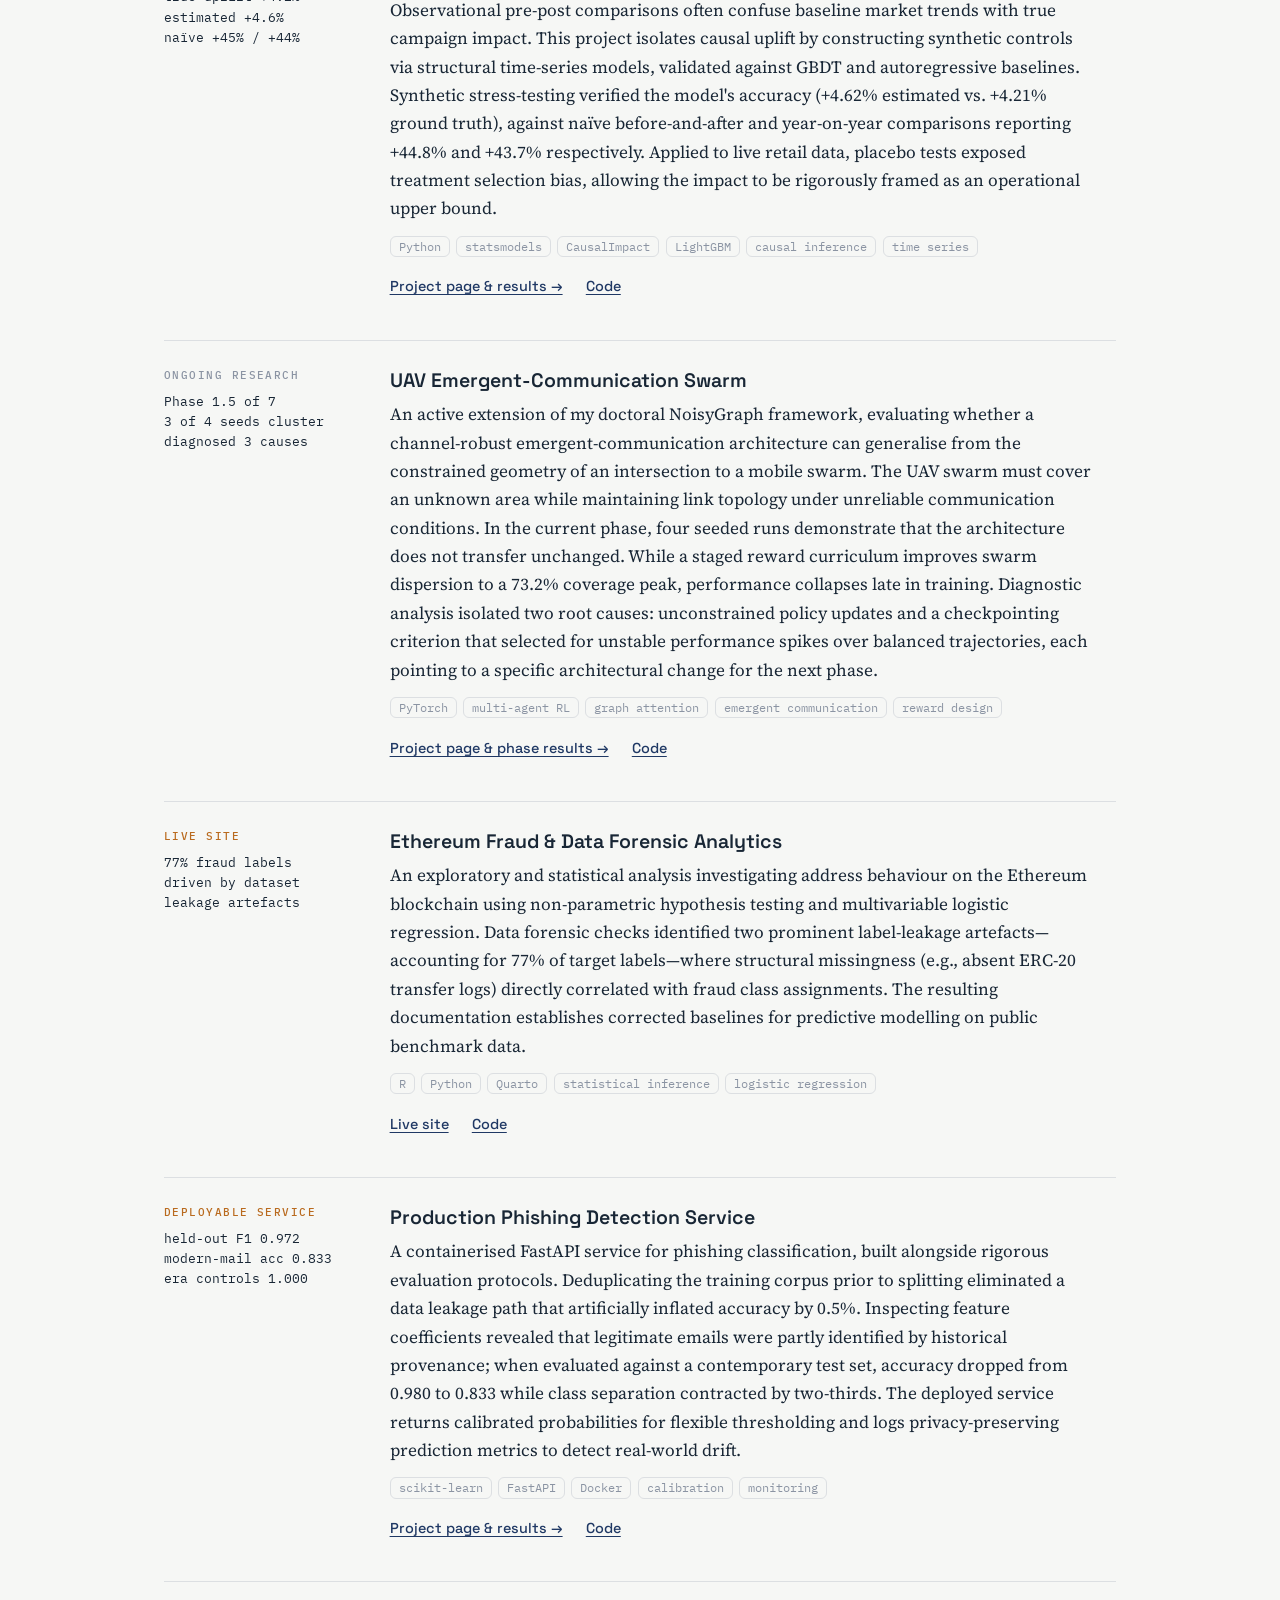
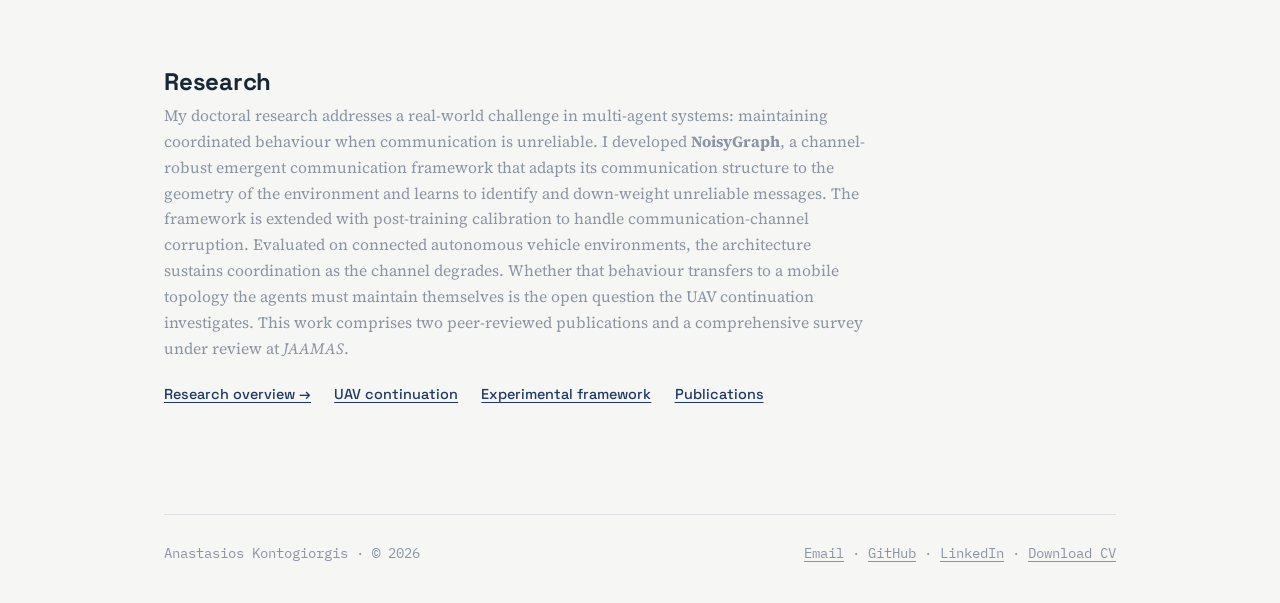
==== commit 489d0b9f: "Update research output" ====
--- a/index.html
+++ b/index.html
@@ -15,7 +15,7 @@
 
 <header class="site">
   <a class="brand" href="index.html">
-    <!-- TODO: PHOTO add my professional photo to replace the monogram
+    <!-- TODO: add my professional photo to replace the monogram
          <span class="avatar"><img src="assets/portrait.jpg" alt="Anastasios Kontogiorgis"></span> -->
     <span class="avatar">AK</span>
     <span>Anastasios Kontogiorgis</span>
@@ -182,11 +182,7 @@
 <section id="research-teaser">
   <h2>Research</h2>
   <p class="section-note" style="margin-bottom:1rem">
-    My doctoral research addresses a real-world challenge in multi-agent systems: maintaining coordinated behaviour when 
-	communication is unreliable. I developed <strong>NoisyGraph</strong>, an emergent communication protocol 
-	integrating geometry-driven
-	network topology, autoencoder-based message reliability scoring within graph attention layers, and post-training channel 
-	calibration. Evaluated on connected autonomous vehicle environments, the architecture sustains coordination as the channel 
+    My doctoral research addresses a real-world challenge in multi-agent systems: maintaining coordinated behaviour when communication is unreliable. I developed <strong>NoisyGraph</strong>, a channel-robust emergent communication framework that adapts its communication structure to the geometry of the environment and learns to identify and down-weight unreliable messages. The framework is extended with post-training calibration to handle communication-channel corruption. Evaluated on connected autonomous vehicle environments, the architecture sustains coordination as the channel 
 	degrades. Whether that behaviour transfers to a mobile topology the agents must maintain themselves is the open question 
 	the UAV continuation investigates. This work comprises two peer-reviewed publications and a comprehensive survey under
 	review at <em>JAAMAS</em>.
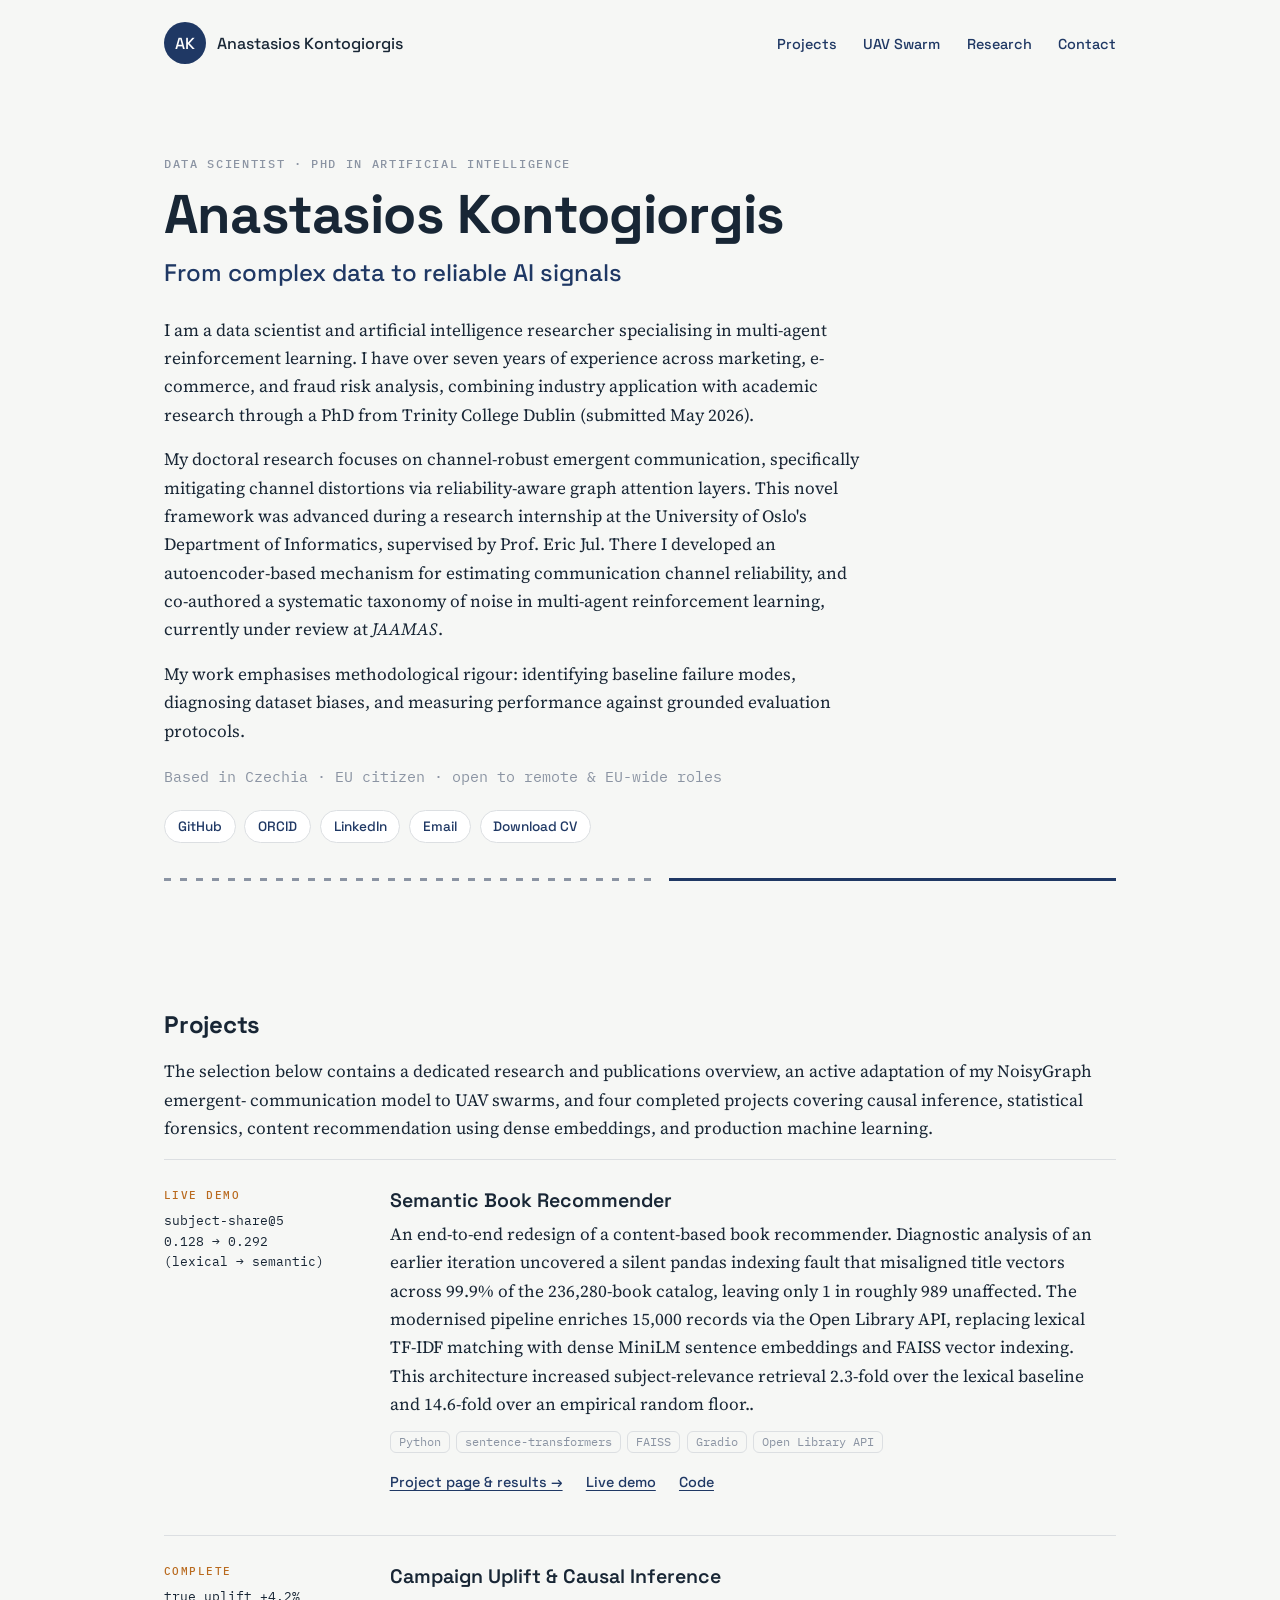
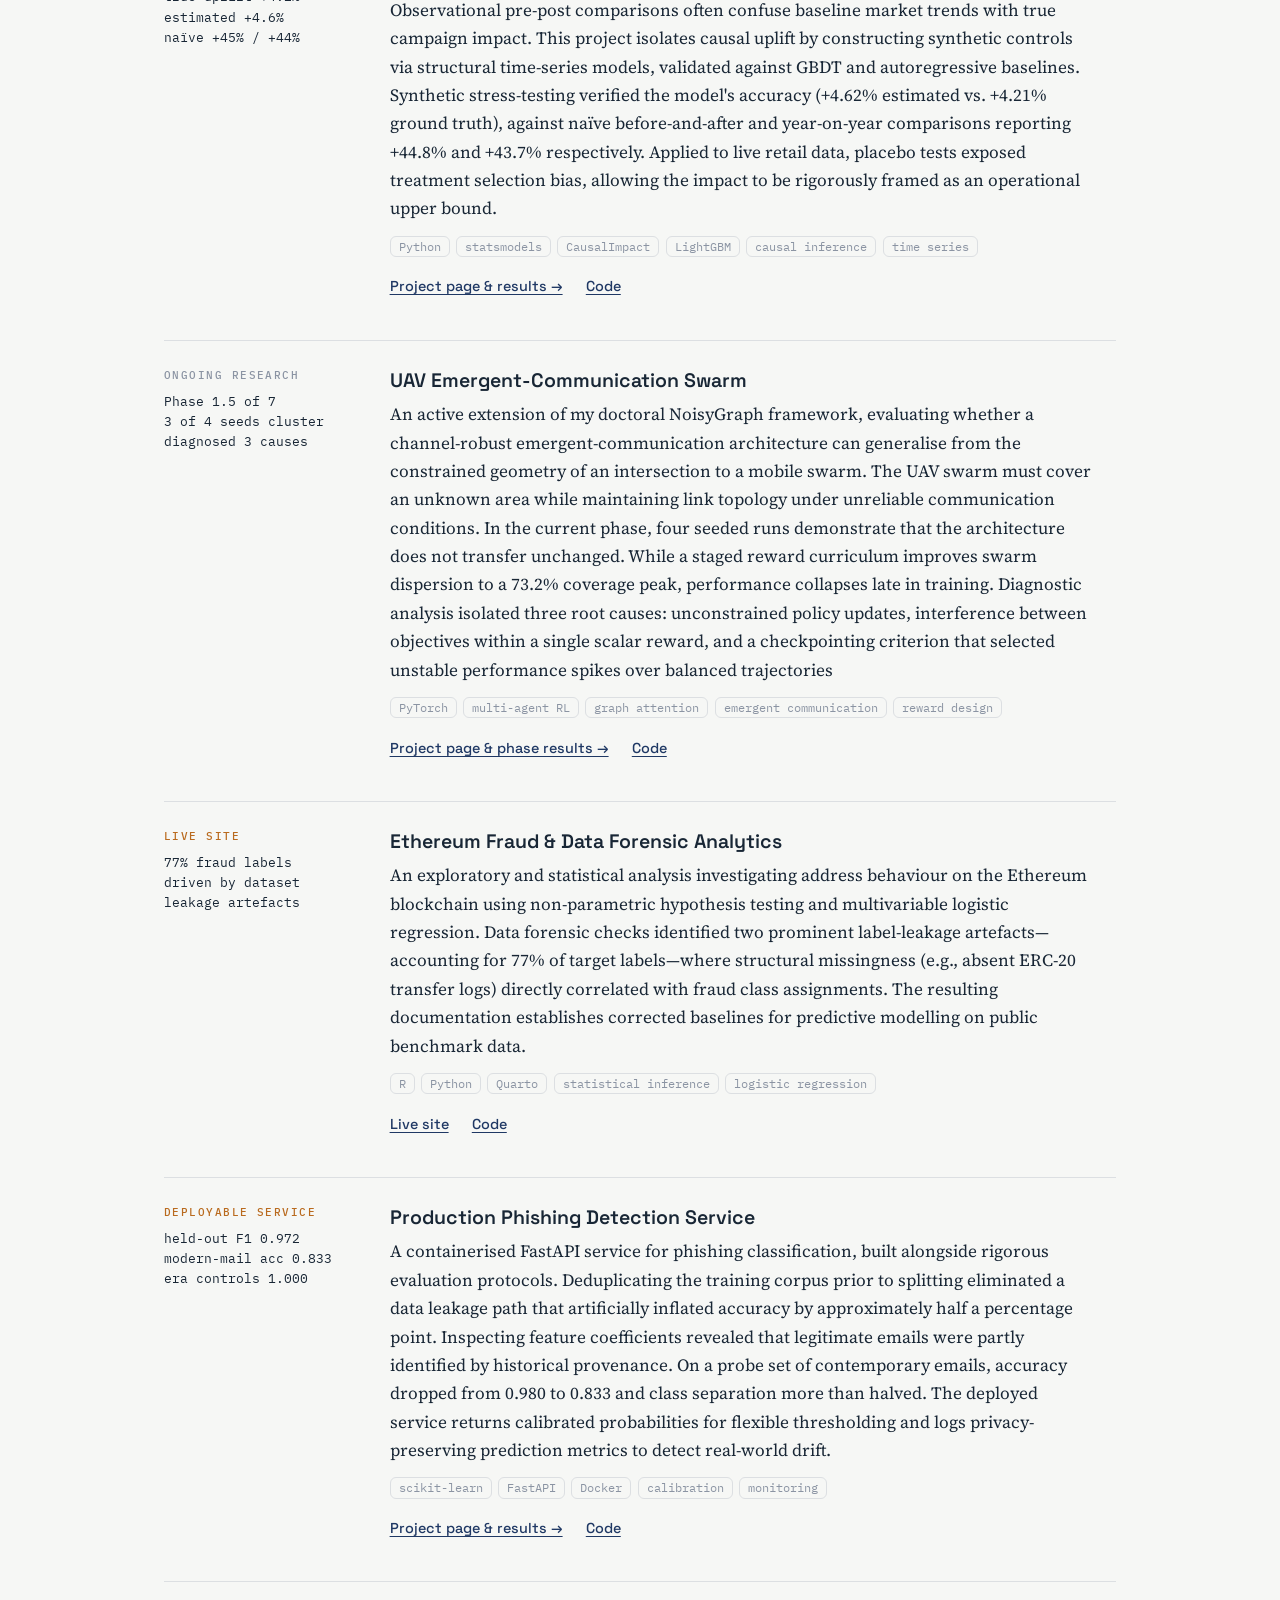
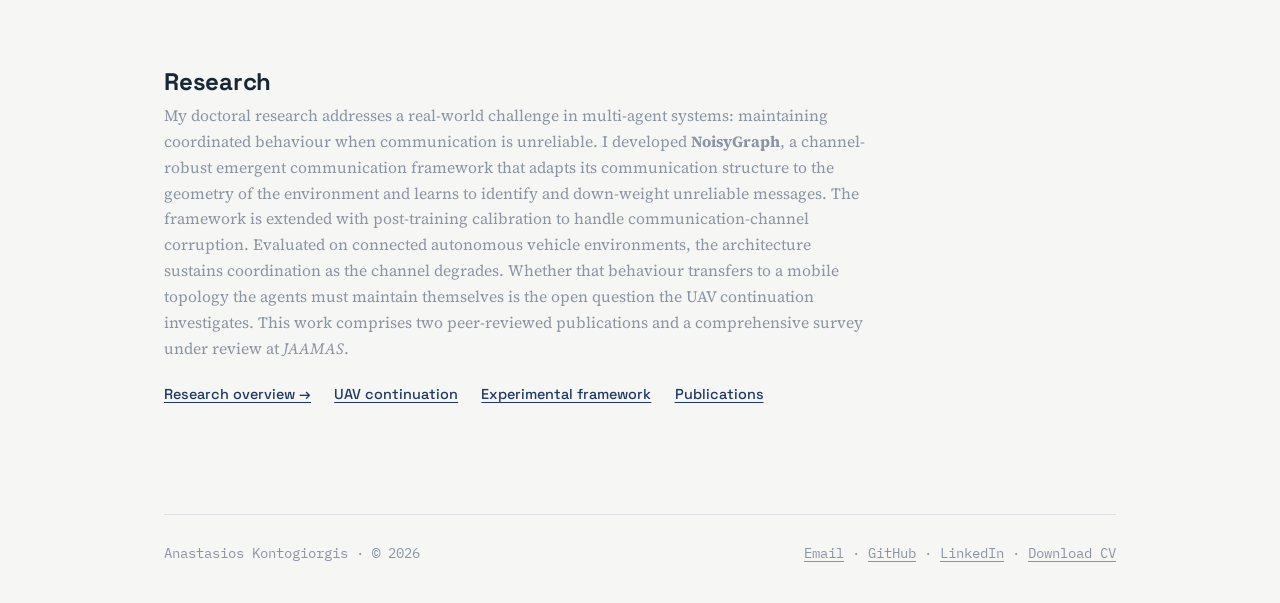
==== commit 4d05b202: "Corrections" ====
--- a/index.html
+++ b/index.html
@@ -51,7 +51,7 @@
 </p>
 
 <p class="lede">
-  My work emphasises methodological rigor: identifying baseline failure modes,
+  My work emphasises methodological rigour: identifying baseline failure modes,
   diagnosing dataset biases, and measuring performance against grounded evaluation protocols.
 </p>
  
@@ -128,9 +128,7 @@
         architecture can generalise from the constrained geometry of an intersection to a mobile swarm. The UAV swarm must cover an unknown area while maintaining
 	link topology under unreliable communication conditions. In the current phase, four seeded runs 
 	demonstrate that the architecture does not transfer unchanged. While a staged reward curriculum improves swarm dispersion to a 73.2% coverage peak, 
-	performance collapses late in training. Diagnostic analysis isolated two root causes: unconstrained policy updates and a checkpointing criterion that
-	 selected for unstable performance spikes over balanced trajectories, each pointing to a specific 
-	architectural change for the next phase. 
+	performance collapses late in training. Diagnostic analysis isolated three root causes: unconstrained policy updates, interference between objectives within a single scalar reward, and a checkpointing criterion that selected unstable performance spikes over balanced trajectories
       </p>
       <ul class="tags"><li>PyTorch</li><li>multi-agent RL</li><li>graph attention</li><li>emergent communication</li><li>reward design</li></ul>
       <p class="plinks">
@@ -168,7 +166,7 @@
     <div>
       <h3>Production Phishing Detection Service</h3>
       <p>
-        A containerised FastAPI service for phishing classification, built alongside rigorous evaluation protocols. Deduplicating the training corpus prior to splitting eliminated a data leakage 	path that artificially inflated accuracy by 0.5%. Inspecting feature coefficients revealed that legitimate emails were partly identified by historical provenance; when evaluated against a 	contemporary test set, accuracy dropped from 0.980 to 0.833 while class separation contracted by two-thirds. The deployed service returns calibrated probabilities for flexible thresholding 		and logs privacy-preserving prediction metrics to detect real-world drift.
+        A containerised FastAPI service for phishing classification, built alongside rigorous evaluation protocols. Deduplicating the training corpus prior to splitting eliminated a data leakage 	path that artificially inflated accuracy by approximately half a percentage point. Inspecting feature coefficients revealed that legitimate emails were partly identified by historical provenance. On a probe set of contemporary emails, accuracy dropped from 0.980 to 0.833 and class separation more than halved. The deployed service returns calibrated probabilities for flexible thresholding 		and logs privacy-preserving prediction metrics to detect real-world drift.
       </p>
       <ul class="tags"><li>scikit-learn</li><li>FastAPI</li><li>Docker</li><li>calibration</li><li>monitoring</li></ul>
       <p class="plinks">
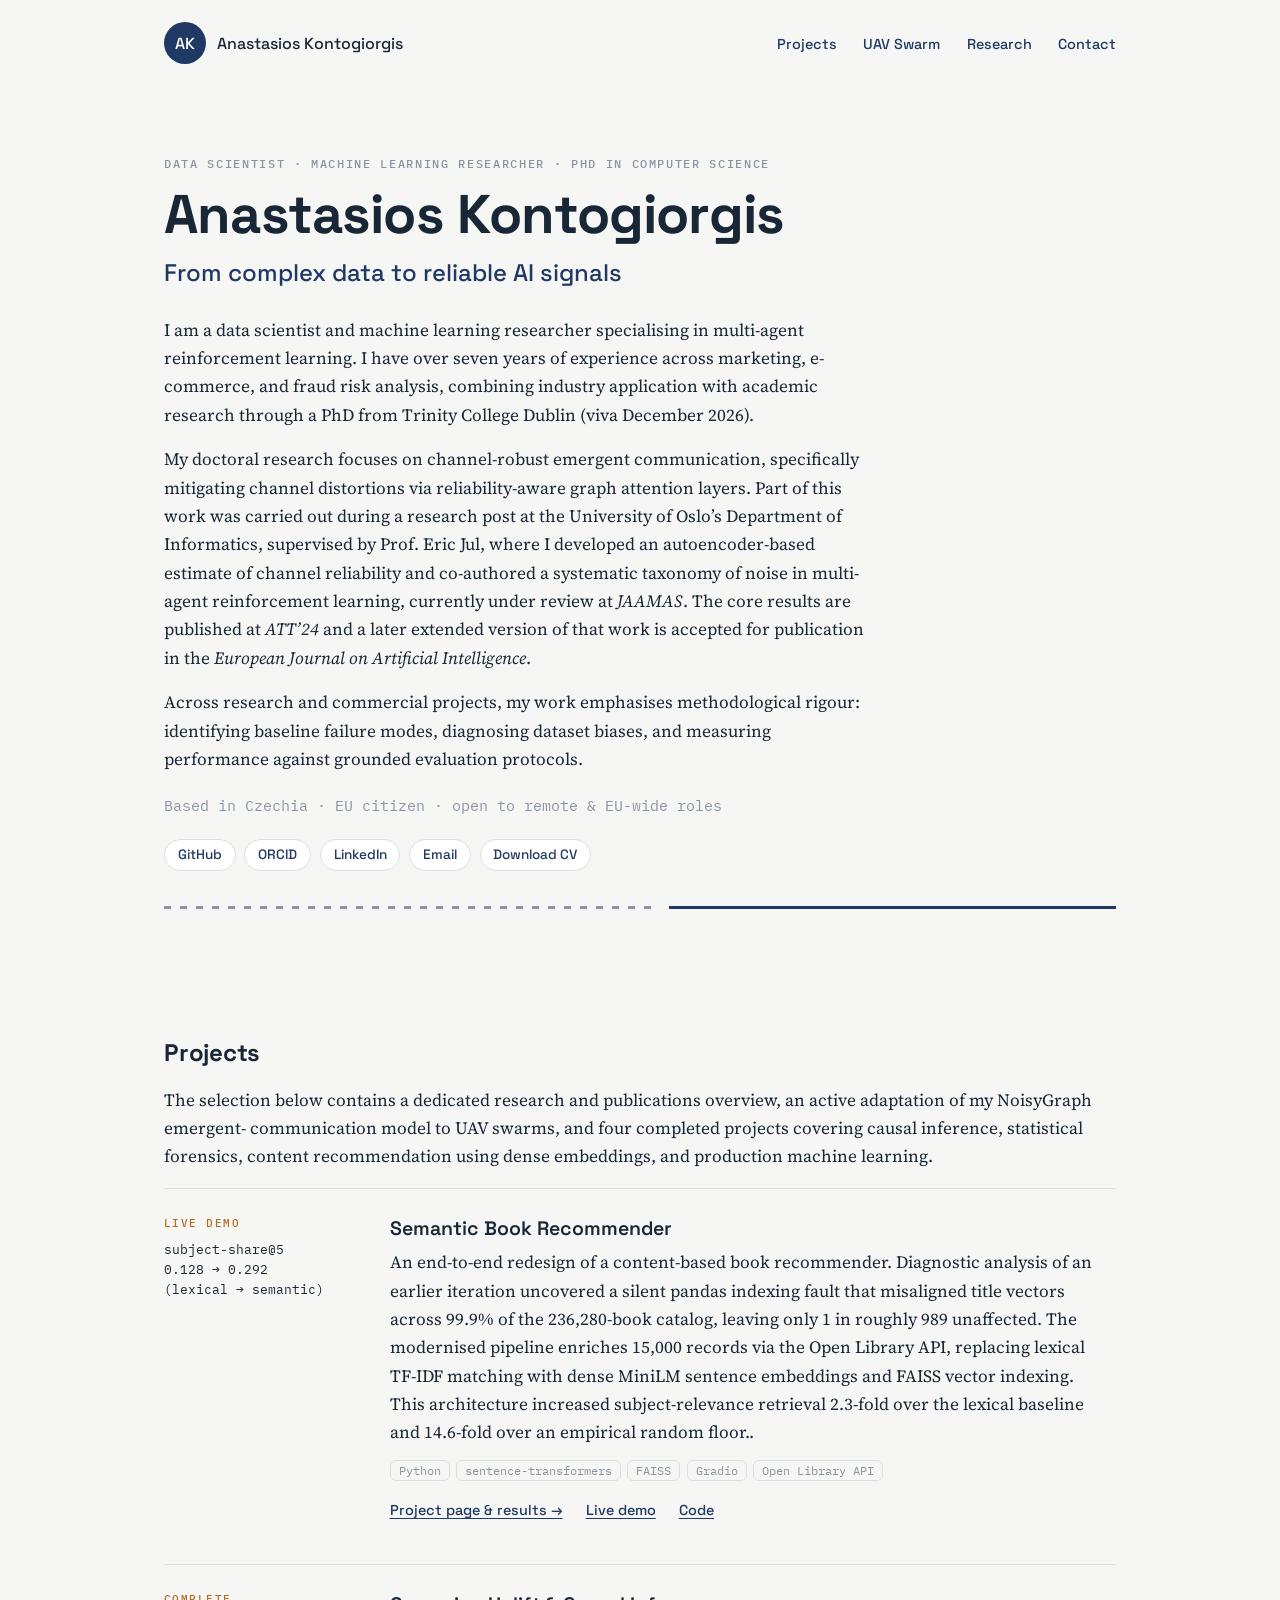
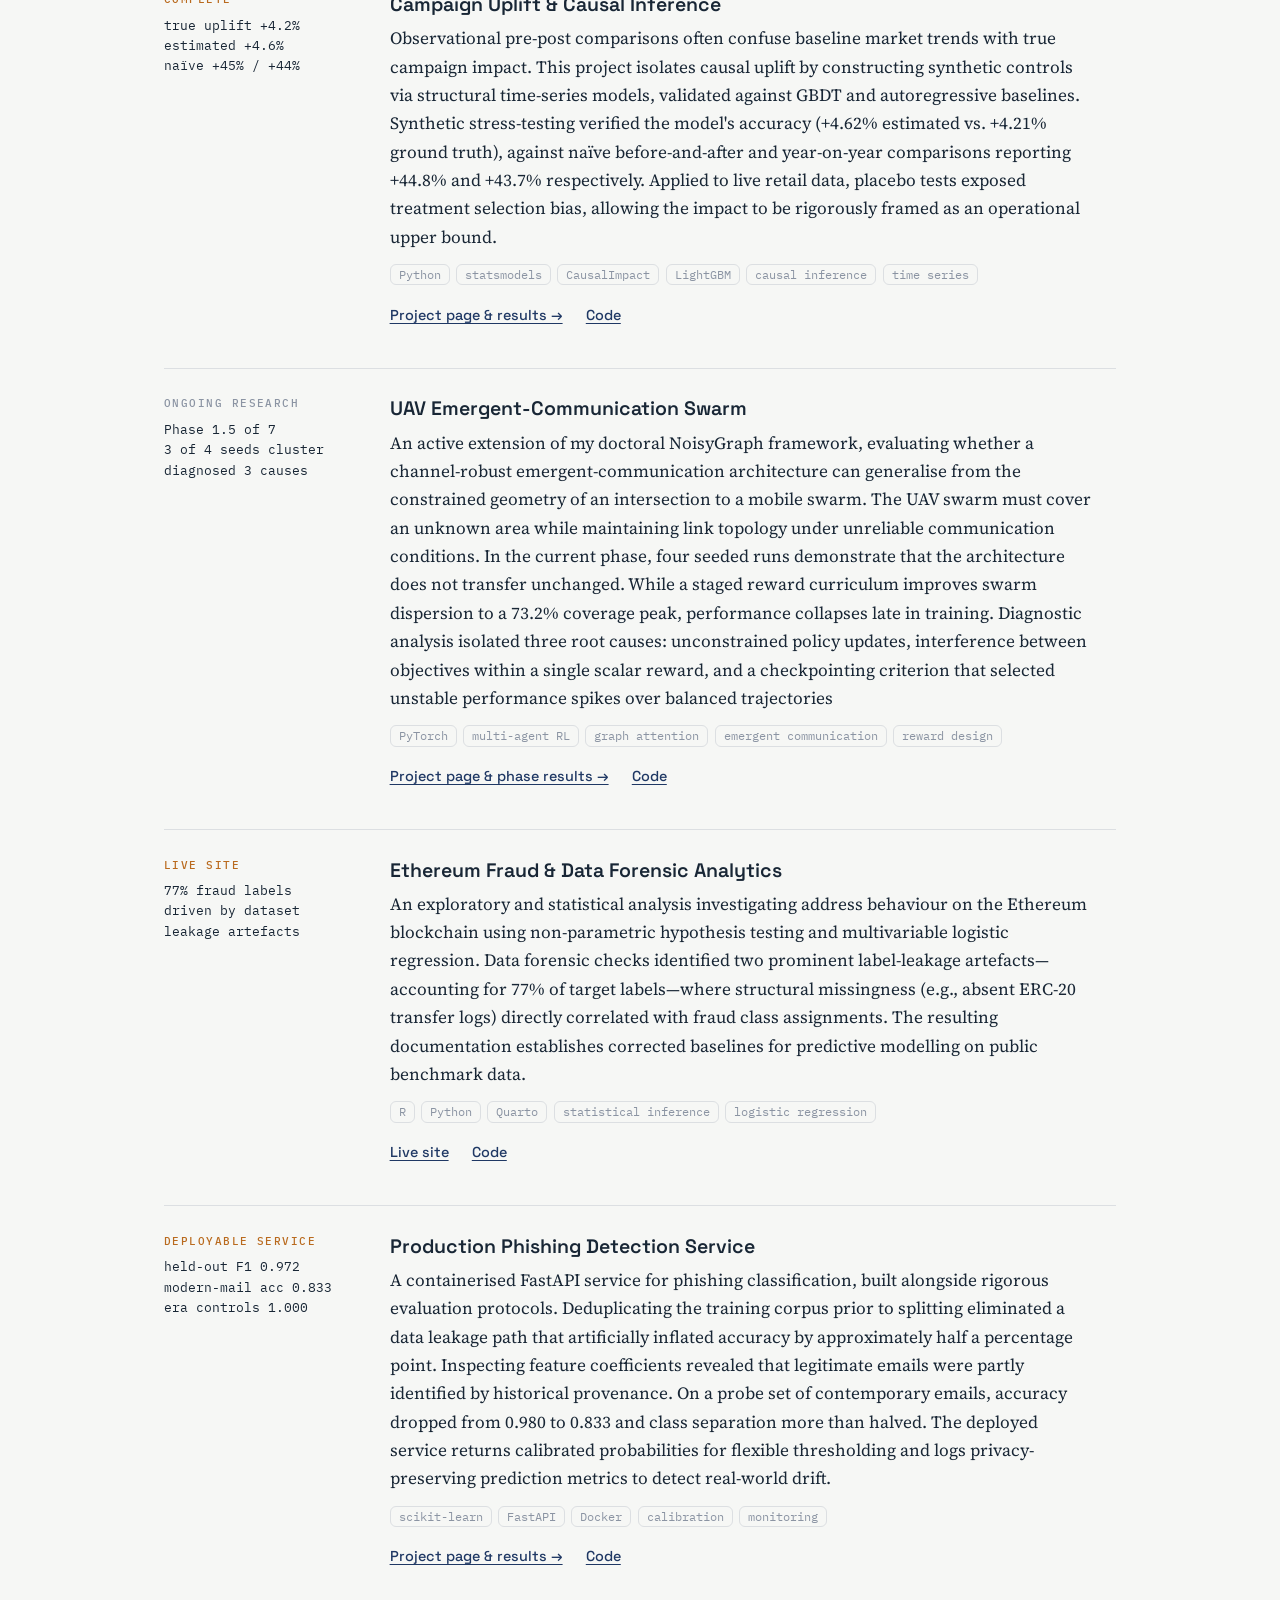
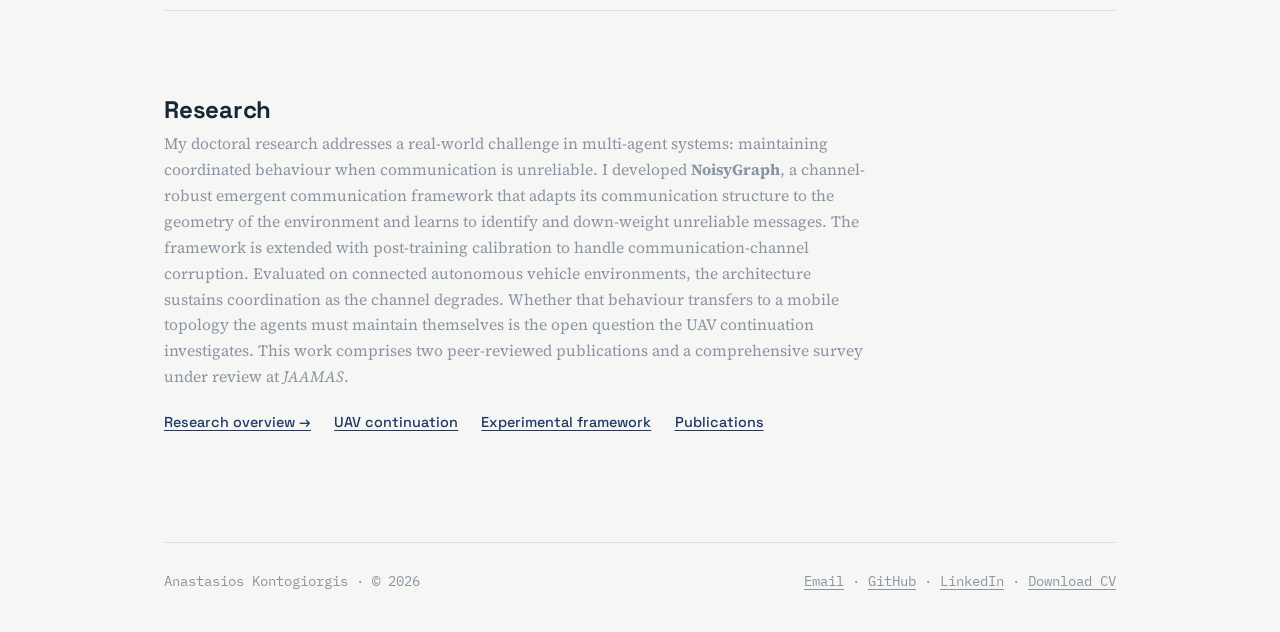
==== commit 5c0279a8: "Update Academic skills" ====
--- a/index.html
+++ b/index.html
@@ -3,7 +3,7 @@
 <head>
 <meta charset="utf-8">
 <meta name="viewport" content="width=device-width, initial-scale=1">
-<title>Anastasios Kontogiorgis — Data Scientist · PhD in AI</title>
+<title>Anastasios Kontogiorgis </title>
 <meta name="description" content="Data scientist working across marketing analytics, fraud &amp; risk, and applied machine learning, with a PhD in AI (multi-agent reinforcement learning). Live projects, published research, deployed services.">
 <link rel="preconnect" href="https://fonts.googleapis.com">
 <link rel="preconnect" href="https://fonts.gstatic.com" crossorigin>
@@ -30,28 +30,28 @@
 
 <main>
 <section class="hero">
-  <p class="eyebrow">Data Scientist · PhD in Artificial Intelligence</p>
+  <p class="eyebrow">Data Scientist · Machine Learning Researcher · PhD in Computer Science</p>
   <h1>Anastasios Kontogiorgis</h1>
   <span class="decode" id="decode" data-text="From complex data to reliable AI signals"></span>
   
   <p class="lede">
-  I am a data scientist and artificial intelligence researcher specialising in multi-agent reinforcement 
+  I am a data scientist and machine learning researcher specialising in multi-agent reinforcement 
   learning. I have over seven years of experience across marketing, e-commerce, and fraud risk analysis, 
-  combining industry application with academic research through a PhD from Trinity College Dublin (submitted May 2026).
+  combining industry application with academic research through a PhD from Trinity College Dublin (viva December 2026).
 </p>
 
 <p class="lede">
   My doctoral research focuses on channel-robust emergent communication, specifically
-  mitigating channel distortions via reliability-aware graph attention layers. This novel
-  framework was advanced during a research internship at the University
-  of Oslo's Department of Informatics, supervised by Prof. Eric Jul. There I
-  developed an autoencoder-based mechanism for estimating communication channel
-  reliability, and co-authored a systematic taxonomy of noise in multi-agent
-  reinforcement learning, currently under review at <em>JAAMAS</em>.
+  mitigating channel distortions via reliability-aware graph attention layers. Part of this work was carried out during
+  a research post at the University of Oslo’s Department of Informatics, supervised by Prof. Eric Jul, 
+  where I developed an autoencoder-based estimate of channel reliability and co-authored a systematic 
+  taxonomy of noise in multi-agent reinforcement learning, currently under review at <em>JAAMAS</em>. 
+  The core results are published at <em>ATT’24</em> and a later extended version of that work is 
+  accepted for publication in the <i>European Journal on Artificial Intelligence</i>.
 </p>
 
 <p class="lede">
-  My work emphasises methodological rigour: identifying baseline failure modes,
+  Across research and commercial projects, my work emphasises methodological rigour: identifying baseline failure modes, 
   diagnosing dataset biases, and measuring performance against grounded evaluation protocols.
 </p>
  
